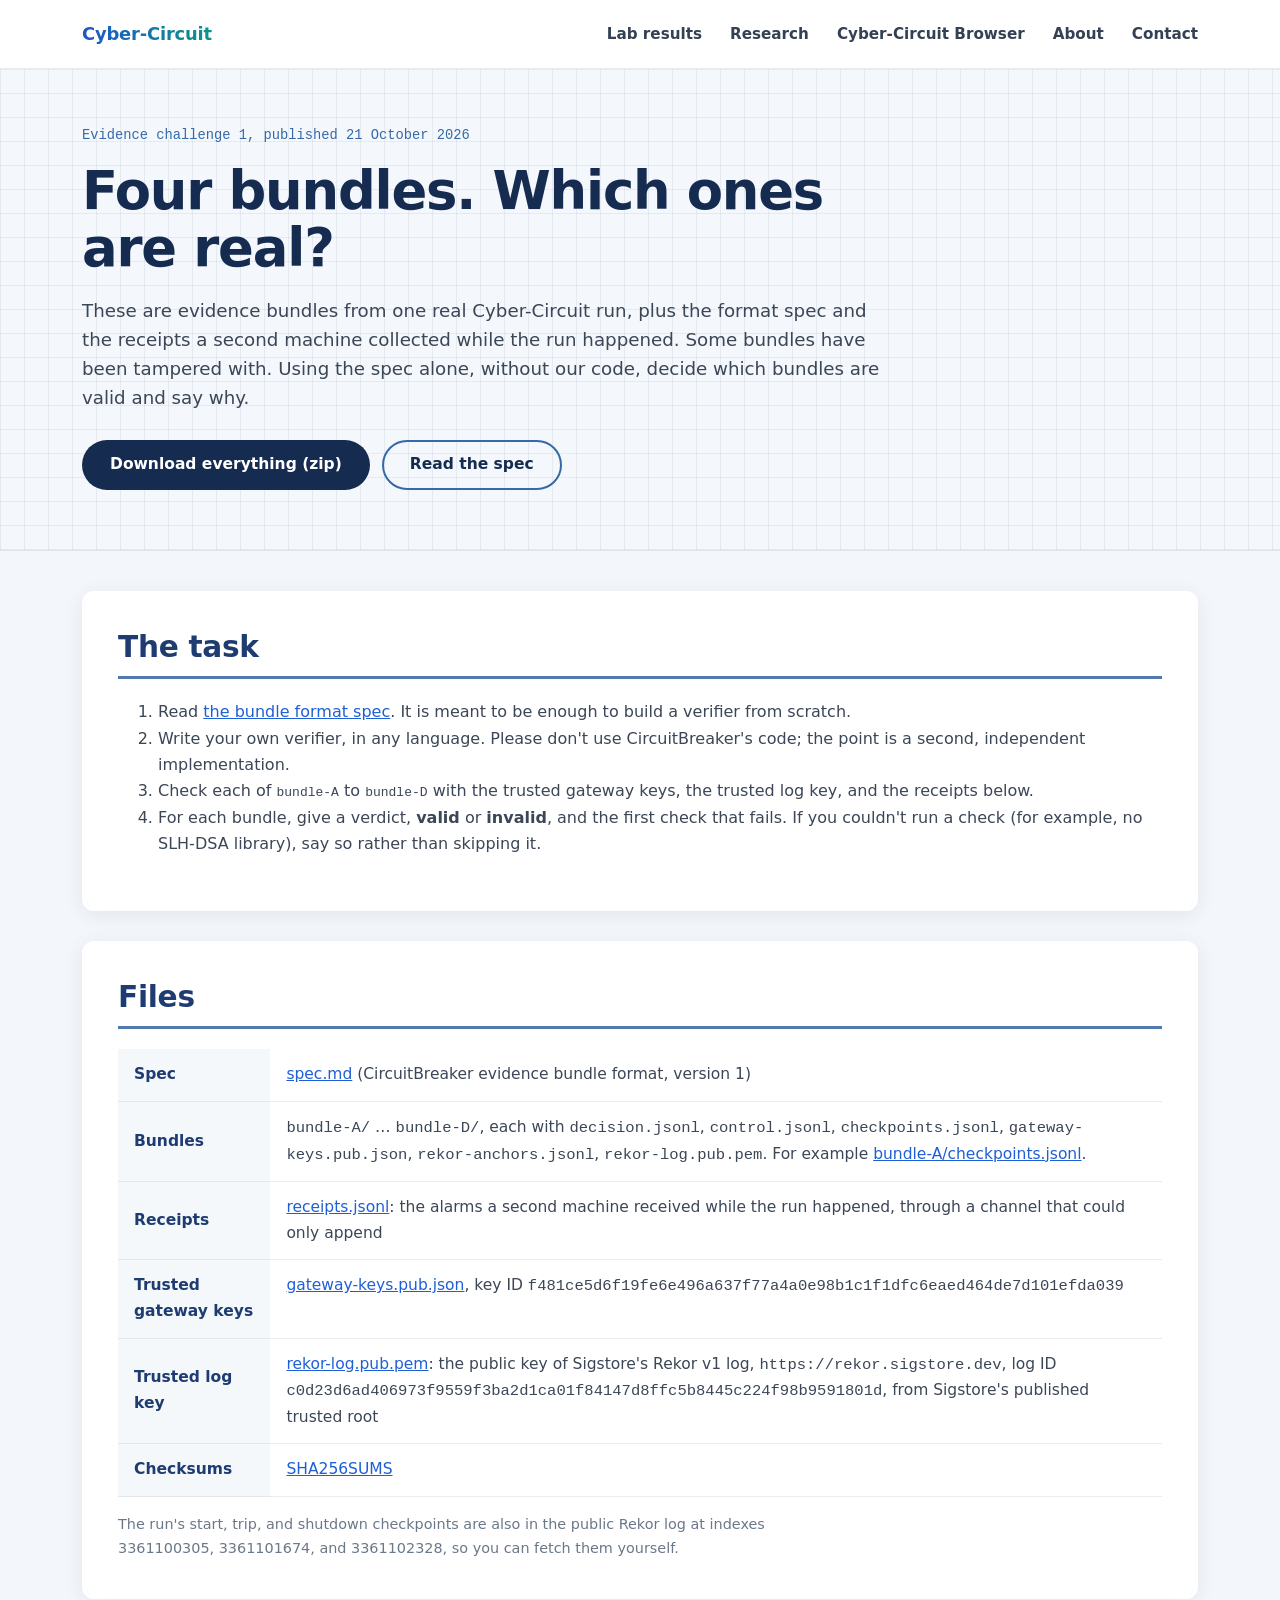
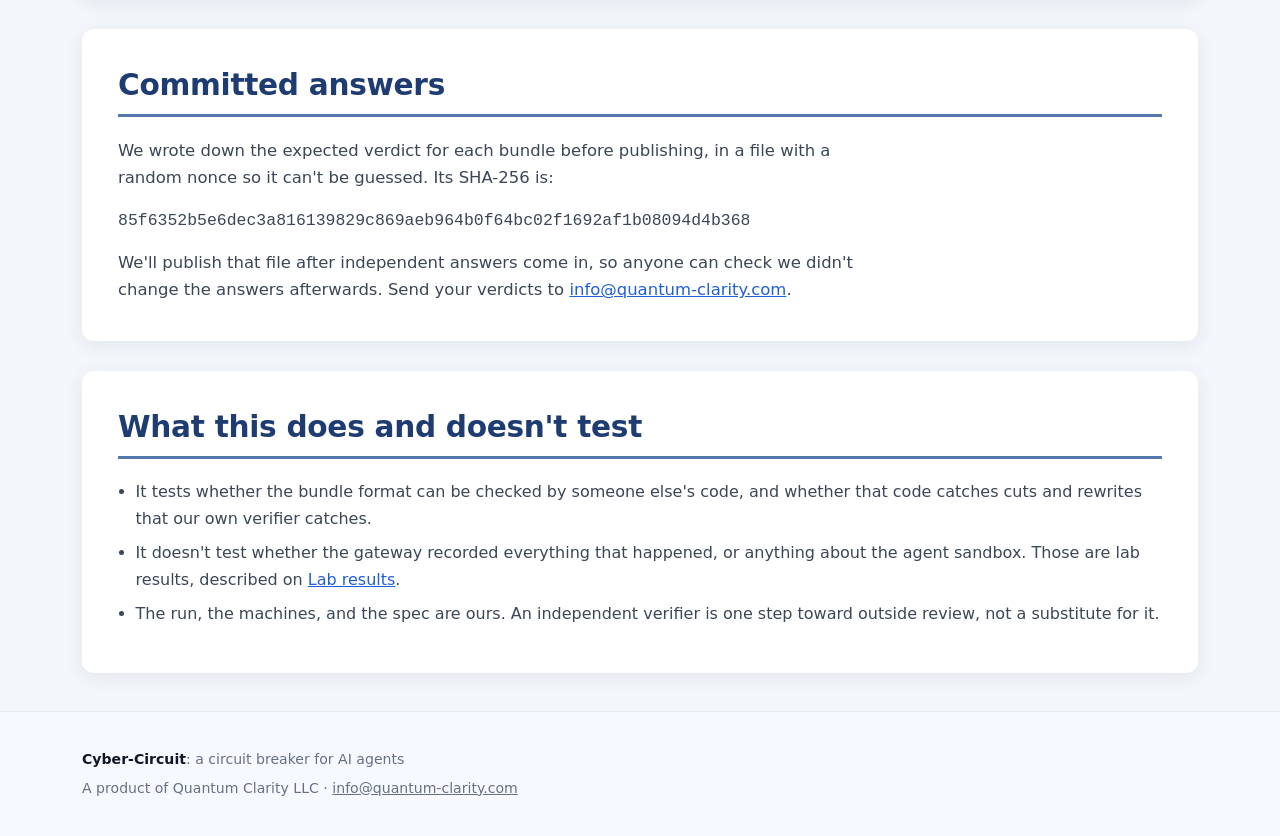
==== challenge-1/index.html @ cb82a7c3 "Evidence challenge 1: four blind bundles, format spec, off-host receipts, committed answer hash" ====
<!DOCTYPE html>
<html lang="en">
<head>
<meta charset="utf-8">
<meta name="viewport" content="width=device-width, initial-scale=1">
<title>Evidence challenge 1 | Cyber-Circuit</title>
<meta name="description" content="Four evidence bundles from a real Cyber-Circuit run, a format spec, and receipts held on a second machine. Write your own verifier and tell us which bundles are valid.">
<link rel="stylesheet" href="../styles.css">
</head>
<body>
<header class="site-header"><div class="site-wrap site-header-inner">
<a class="brand" href="../index.html">Cyber-Circuit</a>
<nav class="site-nav" aria-label="Main">
<a href="../results.html">Lab results</a>
<a href="../research.html">Research</a>
<a href="../browser.html">Cyber-Circuit Browser</a>
<a href="../about.html">About</a>
<a href="../contact.html">Contact</a>
</nav>
</div></header>
<main>
<div class="cc-agent">
<section class="ag-hero lab-hero">
<div class="ag-wrap">
<p class="lab-when">Evidence challenge 1, published 21 October 2026</p>
<h1 class="ag-h1 lab-h1">Four bundles. Which ones are real?</h1>
<p class="ag-lede lab-lede">These are evidence bundles from one real Cyber-Circuit run, plus the format spec and the receipts a second machine collected while the run happened. Some bundles have been tampered with. Using the spec alone, without our code, decide which bundles are valid and say why.</p>
<div class="ag-btnrow">
<a class="ag-btn ag-btn-p" href="evidence-challenge-1.zip">Download everything (zip)</a>
<a class="ag-btn ag-btn-s" href="spec.md">Read the spec</a>
</div>
</div>
</section>
<div class="ag-body"><div class="ag-wrap">

<section class="ag-card">
<h2 class="ag-h2">The task</h2>
<ol>
<li>Read <a href="spec.md">the bundle format spec</a>. It is meant to be enough to build a verifier from scratch.</li>
<li>Write your own verifier, in any language. Please don't use CircuitBreaker's code; the point is a second, independent implementation.</li>
<li>Check each of <code>bundle-A</code> to <code>bundle-D</code> with the trusted gateway keys, the trusted log key, and the receipts below.</li>
<li>For each bundle, give a verdict, <strong>valid</strong> or <strong>invalid</strong>, and the first check that fails. If you couldn't run a check (for example, no SLH-DSA library), say so rather than skipping it.</li>
</ol>
</section>

<section class="ag-card">
<h2 class="ag-h2">Files</h2>
<table>
<tbody>
<tr><th scope="row">Spec</th><td><a href="spec.md">spec.md</a> (CircuitBreaker evidence bundle format, version 1)</td></tr>
<tr><th scope="row">Bundles</th><td><code>bundle-A/</code> &hellip; <code>bundle-D/</code>, each with <code>decision.jsonl</code>, <code>control.jsonl</code>, <code>checkpoints.jsonl</code>, <code>gateway-keys.pub.json</code>, <code>rekor-anchors.jsonl</code>, <code>rekor-log.pub.pem</code>. For example <a href="bundle-A/checkpoints.jsonl">bundle-A/checkpoints.jsonl</a>.</td></tr>
<tr><th scope="row">Receipts</th><td><a href="receipts.jsonl">receipts.jsonl</a>: the alarms a second machine received while the run happened, through a channel that could only append</td></tr>
<tr><th scope="row">Trusted gateway keys</th><td><a href="gateway-keys.pub.json">gateway-keys.pub.json</a>, key ID <code>f481ce5d6f19fe6e496a637f77a4a0e98b1c1f1dfc6eaed464de7d101efda039</code></td></tr>
<tr><th scope="row">Trusted log key</th><td><a href="rekor-log.pub.pem">rekor-log.pub.pem</a>: the public key of Sigstore's Rekor v1 log, <code>https://rekor.sigstore.dev</code>, log ID <code>c0d23d6ad406973f9559f3ba2d1ca01f84147d8ffc5b8445c224f98b9591801d</code>, from Sigstore's published trusted root</td></tr>
<tr><th scope="row">Checksums</th><td><a href="SHA256SUMS">SHA256SUMS</a></td></tr>
</tbody>
</table>
<p class="ag-tablenote">The run's start, trip, and shutdown checkpoints are also in the public Rekor log at indexes 3361100305, 3361101674, and 3361102328, so you can fetch them yourself.</p>
</section>

<section class="ag-card">
<h2 class="ag-h2">Committed answers</h2>
<p>We wrote down the expected verdict for each bundle before publishing, in a file with a random nonce so it can't be guessed. Its SHA-256 is:</p>
<p><code>85f6352b5e6dec3a816139829c869aeb964b0f64bc02f1692af1b08094d4b368</code></p>
<p>We'll publish that file after independent answers come in, so anyone can check we didn't change the answers afterwards. Send your verdicts to <a href="mailto:info@quantum-clarity.com?subject=Evidence%20challenge%201">info@quantum-clarity.com</a>.</p>
</section>

<section class="ag-card">
<h2 class="ag-h2">What this does and doesn't test</h2>
<ul class="ag-limits">
<li>It tests whether the bundle format can be checked by someone else's code, and whether that code catches cuts and rewrites that our own verifier catches.</li>
<li>It doesn't test whether the gateway recorded everything that happened, or anything about the agent sandbox. Those are lab results, described on <a href="../results.html">Lab results</a>.</li>
<li>The run, the machines, and the spec are ours. An independent verifier is one step toward outside review, not a substitute for it.</li>
</ul>
</section>

</div></div>
</div>
</main>
<footer class="site-footer"><div class="site-wrap">
<p><strong style="color:#101828">Cyber-Circuit</strong>: a circuit breaker for AI agents</p>
<p>A product of Quantum Clarity LLC &middot; <a href="mailto:info@quantum-clarity.com">info@quantum-clarity.com</a></p>
</div></footer>
</body>
</html>
---- styles.css ----
/* CyberCircuit.ai — shared site styles. Light, colorful, confident. */
:root{
  --ink:#101828; --body:#344054; --muted:#475467; --faint:#667085;
  --line:#e9edf2; --line-soft:#eef1f5; --panel:#fbfcfe;
  --blue:#1f5fd6; --blue-deep:#1748a8; --blue-soft:#eaf0fb; --dark:#131c2c;
  --teal:#0d9488; --teal-soft:#e6f7f4;
  --amber:#d97706; --amber-soft:#fdf3e3;
  --violet:#7c3aed; --violet-soft:#f1eafd;
  --rose:#e11d48; --rose-soft:#fdeef2;
  --font:Inter,ui-sans-serif,system-ui,-apple-system,BlinkMacSystemFont,"Segoe UI",sans-serif;
}
*{box-sizing:border-box}
html{scroll-behavior:smooth}
body{margin:0;font-family:var(--font);color:var(--body);line-height:1.6;background:#ffffff;-webkit-font-smoothing:antialiased}
a{color:var(--blue)}

/* ---------- site chrome ---------- */
.site-wrap{max-width:1180px;margin:0 auto;padding:0 32px}
.site-header{border-bottom:1px solid var(--line);background:#ffffff;position:sticky;top:0;z-index:50}
.site-header-inner{display:flex;align-items:center;justify-content:space-between;min-height:68px;gap:16px}
.brand{font-weight:800;color:var(--ink);text-decoration:none;font-size:1.12rem;letter-spacing:-.01em;white-space:nowrap}
.brand:hover{color:var(--ink)}
.site-nav{display:flex;gap:28px;flex-wrap:wrap}
.site-nav a{color:var(--body);text-decoration:none;font-weight:600;font-size:.95rem}
.site-nav a:hover{color:var(--blue)}
.site-nav a.active{color:var(--ink);font-weight:700;text-decoration:underline;text-decoration-color:var(--blue);text-decoration-thickness:2px;text-underline-offset:7px}
.brand.active{text-decoration:underline;text-decoration-color:var(--blue);text-decoration-thickness:2px;text-underline-offset:7px}
.site-footer{border-top:1px solid var(--line);padding:36px 0;margin-top:0;color:var(--faint);font-size:.88rem;background:#ffffff}
.site-footer p{margin:0 0 6px}
.site-footer a{color:var(--faint)}
main{display:block}

/* ================= HOME (ported from Squarespace code block) ================= */
.cc-home{font-family:var(--font);color:var(--body);line-height:1.6;background:#ffffff}
.cc-home .cc-wrap{max-width:1180px;margin:0 auto;padding:0 32px}
.cc-home .cc-sec{padding:72px 0;border-top:1px solid var(--line)}
.cc-home .cc-sec-first{border-top:0;padding-top:60px}
.cc-home .cc-eyebrow{font-size:12px;font-weight:700;letter-spacing:.16em;text-transform:uppercase;color:var(--blue);margin:0 0 16px}
.cc-home .cc-h1{font-size:clamp(2rem,4.4vw,2.9rem);line-height:1.16;letter-spacing:-.015em;color:var(--ink);margin:0 0 18px;max-width:17em;font-weight:700}
.cc-home .cc-h2{font-size:clamp(1.45rem,2.6vw,1.9rem);line-height:1.25;color:var(--ink);margin:0 0 16px;letter-spacing:-.01em;font-weight:700}
.cc-home .cc-lede{font-size:1.12rem;max-width:700px;margin:0 0 12px}
.cc-home .cc-wf{font-size:.96rem;max-width:700px;margin:0 0 28px;color:var(--muted)}
.cc-home .cc-wf strong{color:var(--ink);font-weight:700}
.cc-home .cc-btnrow{display:flex;flex-wrap:wrap;gap:12px;margin:0 0 40px}
.cc-home .cc-btnrow-tight{margin-bottom:0}
.cc-home .cc-btn{display:inline-block;padding:12px 24px;border-radius:7px;font-weight:600;font-size:.97rem;text-decoration:none;line-height:1.4}
.cc-home .cc-btn-p{background:var(--dark);color:#ffffff}
.cc-home .cc-btn-p:hover{background:#0b1220;color:#ffffff}
.cc-home .cc-btn-s{border:1px solid #b6bfce;color:var(--dark);background:#ffffff}
.cc-home .cc-btn-s:hover{border-color:var(--dark)}
.cc-home .cc-strip{display:flex;align-items:center;flex-wrap:wrap;gap:10px 14px;border:1px solid #e2e7ee;border-radius:10px;background:var(--panel);padding:16px 22px}
.cc-home .cc-strip .cc-s{font-size:.8rem;font-weight:700;letter-spacing:.08em;text-transform:uppercase;color:var(--blue);white-space:nowrap}
.cc-home .cc-strip .cc-a{color:#98a2b3}
.cc-home .cc-grid2{display:grid;grid-template-columns:1.05fr .95fr;gap:60px;align-items:start}
.cc-home .cc-body{max-width:720px}
.cc-home .cc-body p{margin:0 0 14px}
.cc-home .cc-q{border:1px solid #dfe5ee;border-left:4px solid var(--blue);background:#f7f9fd;border-radius:0 10px 10px 0;padding:26px 28px;margin:0 0 18px}
.cc-home .cc-q p{font-size:1.12rem;line-height:1.55;color:var(--ink);margin:0;font-weight:500}
.cc-home .cc-qsub{font-size:.97rem;color:var(--muted);max-width:560px;margin:0}
.cc-home .cc-steps{display:grid;grid-template-columns:repeat(3,1fr);gap:18px;margin:0 0 26px}
.cc-home .cc-stepc{border:1px solid #e4e8ef;border-radius:10px;padding:22px;background:#ffffff}
.cc-home .cc-n{font-size:.78rem;font-weight:800;letter-spacing:.12em;color:var(--blue);margin:0 0 8px}
.cc-home .cc-t{font-size:1.02rem;font-weight:700;color:var(--ink);margin:0 0 6px}
.cc-home .cc-d{font-size:.93rem;color:var(--muted);margin:0}
.cc-home .cc-note{font-size:.88rem;color:var(--faint);max-width:760px;margin:0 0 26px;border-top:1px solid var(--line-soft);padding-top:18px}
.cc-home .cc-scope{border:1px solid #dfe5ee;border-radius:10px;background:var(--panel);padding:22px 26px}
.cc-home .cc-scope .cc-sl{font-size:.75rem;font-weight:800;letter-spacing:.14em;text-transform:uppercase;color:var(--muted);margin:0 0 12px}
.cc-home .cc-chips{display:flex;flex-wrap:wrap;gap:8px;margin:0;padding:0;list-style:none}
.cc-home .cc-chips li{font-size:.86rem;font-weight:600;color:var(--blue);background:var(--blue-soft);border:1px solid #d5e0f5;border-radius:999px;padding:5px 13px}
.cc-home .cc-evgrid{display:grid;grid-template-columns:1fr 1fr;gap:60px;align-items:start}
.cc-home .cc-row{display:grid;grid-template-columns:168px 1fr;gap:14px;padding:11px 0;border-bottom:1px solid var(--line-soft)}
.cc-home .cc-row-last{border-bottom:0}
.cc-home .cc-rl{font-size:.88rem;font-weight:700;color:var(--ink)}
.cc-home .cc-rd{font-size:.9rem;color:var(--muted);margin:0}
.cc-home .cc-vrow{padding:14px 0;border-bottom:1px solid var(--line-soft)}
.cc-home .cc-vrow-last{border-bottom:0}
.cc-home .cc-vt{display:flex;align-items:center;justify-content:space-between;gap:12px;margin:0 0 6px}
.cc-home .cc-vn{font-size:.98rem;font-weight:700;color:var(--ink)}
.cc-home .cc-vd{font-size:.9rem;color:var(--muted);margin:0;max-width:560px}
.cc-home .cc-badge{display:inline-block;font-size:.72rem;font-weight:800;letter-spacing:.08em;padding:4px 10px;border-radius:5px;white-space:nowrap}
.cc-home .cc-b-ea{background:var(--dark);color:#ffffff}
.cc-home .cc-b-un{border:1px solid #98a2b3;color:var(--muted);background:#ffffff}
.cc-home .cc-hard{margin-top:18px;border:1px dashed #c9d2e0;border-radius:10px;padding:16px 20px;font-size:.88rem;color:var(--muted);background:var(--panel)}
.cc-home .cc-hard strong{color:var(--ink)}
.cc-home .cc-cta{background:var(--dark);border-radius:14px;padding:54px 52px;color:#d7dce5}
.cc-home .cc-cta .cc-h2{color:#ffffff;margin-bottom:12px}
.cc-home .cc-cta p{max-width:640px;margin:0 0 24px;color:#c2c9d6}
.cc-home .cc-cta .cc-btn-p{background:#ffffff;color:var(--dark)}
.cc-home .cc-cta .cc-btn-p:hover{background:#e8ecf3;color:var(--dark)}
.cc-home .cc-re{margin:22px 0 0;font-size:.84rem;color:#8b94a5}
@media (max-width:780px){
.cc-home .cc-wrap{padding:0 20px}
.cc-home .cc-sec{padding:52px 0}
.cc-home .cc-sec-first{padding-top:44px}
.cc-home .cc-grid2,.cc-home .cc-evgrid{grid-template-columns:1fr;gap:36px}
.cc-home .cc-steps{grid-template-columns:1fr}
.cc-home .cc-row{grid-template-columns:1fr;gap:4px}
.cc-home .cc-cta{padding:40px 28px}
.cc-home .cc-strip{gap:8px 10px}
}

/* ================= ABOUT (ported from Squarespace code block) ================= */
.cc-about{font-family:var(--font);color:var(--body);line-height:1.6;background:#ffffff}
.cc-about .cc-wrap{max-width:1180px;margin:0 auto;padding:0 32px}
.cc-about .cc-sec{padding:72px 0;border-top:1px solid var(--line)}
.cc-about .cc-sec-first{border-top:0;padding-top:60px}
.cc-about .cc-eyebrow{font-size:12px;font-weight:700;letter-spacing:.16em;text-transform:uppercase;color:var(--blue);margin:0 0 16px}
.cc-about .cc-h1{font-size:clamp(1.9rem,4vw,2.7rem);line-height:1.16;letter-spacing:-.015em;color:var(--ink);margin:0 0 18px;max-width:17em;font-weight:700}
.cc-about .cc-h2{font-size:clamp(1.45rem,2.6vw,1.9rem);line-height:1.25;color:var(--ink);margin:0 0 16px;letter-spacing:-.01em;font-weight:700}
.cc-about .cc-body{max-width:720px}
.cc-about .cc-body p{margin:0 0 14px}
.cc-about .cc-small{font-size:.9rem;color:var(--faint)}
.cc-about .cc-note{margin:24px 0 0;max-width:720px;font-size:.95rem;color:var(--muted);border-left:3px solid var(--teal);padding-left:16px}
.cc-about .cc-cards{display:grid;grid-template-columns:repeat(4,1fr);gap:18px}
.cc-about .cc-card{border:1px solid #e4e8ef;border-radius:10px;padding:22px;background:#ffffff}
.cc-about .cc-ct{font-size:1rem;font-weight:700;color:var(--ink);margin:0 0 8px}
.cc-about .cc-cd{font-size:.9rem;color:var(--muted);margin:0}
.cc-about .cc-btnrow{display:flex;flex-wrap:wrap;gap:12px;margin:0}
.cc-about .cc-btn{display:inline-block;padding:12px 24px;border-radius:7px;font-weight:600;font-size:.97rem;text-decoration:none;line-height:1.4}
.cc-about .cc-btn-p{background:#ffffff;color:var(--dark)}
.cc-about .cc-btn-p:hover{background:#e8ecf3;color:var(--dark)}
.cc-about .cc-cta{background:var(--dark);border-radius:14px;padding:54px 52px;color:#d7dce5}
.cc-about .cc-cta .cc-h2{color:#ffffff;margin:0 0 24px}
@media (max-width:900px){
.cc-about .cc-cards{grid-template-columns:repeat(2,1fr)}
}
@media (max-width:780px){
.cc-about .cc-wrap{padding:0 20px}
.cc-about .cc-sec{padding:52px 0}
.cc-about .cc-sec-first{padding-top:44px}
.cc-about .cc-cards{grid-template-columns:1fr}
.cc-about .cc-cta{padding:40px 28px}
}

/* ================= BROWSER page ================= */
.cc-browser{font-family:var(--font);color:var(--body);line-height:1.6;background:#ffffff}
.cc-browser .cc-wrap{max-width:1180px;margin:0 auto;padding:0 32px}
.cc-browser .cc-sec{padding:72px 0;border-top:1px solid var(--line)}
.cc-browser .cc-sec-first{border-top:0;padding-top:60px}
.cc-browser .cc-eyebrow{font-size:12px;font-weight:700;letter-spacing:.16em;text-transform:uppercase;color:var(--blue);margin:0 0 16px}
.cc-browser .cc-h1{font-size:clamp(1.9rem,4vw,2.7rem);line-height:1.2;letter-spacing:-.015em;color:var(--ink);margin:0 0 18px;max-width:20em;font-weight:700}
.cc-browser .cc-h2{font-size:clamp(1.45rem,2.6vw,1.9rem);line-height:1.25;color:var(--ink);margin:0 0 16px;letter-spacing:-.01em;font-weight:700}
.cc-browser .cc-lede{font-size:1.08rem;max-width:720px;margin:0 0 12px}
.cc-browser .cc-sub{font-size:.95rem;color:var(--muted);max-width:720px;margin:0 0 28px}
.cc-browser .cc-tags{display:flex;flex-wrap:wrap;gap:8px;margin:0 0 28px;padding:0;list-style:none}
.cc-browser .cc-tags li{font-size:.84rem;font-weight:600;color:var(--blue);background:var(--blue-soft);border:1px solid #d5e0f5;border-radius:999px;padding:5px 13px}
.cc-browser .cc-btnrow{display:flex;flex-wrap:wrap;gap:12px;margin:0 0 44px}
.cc-browser .cc-btn{display:inline-block;padding:12px 24px;border-radius:7px;font-weight:600;font-size:.97rem;text-decoration:none;line-height:1.4}
.cc-browser .cc-btn-p{background:var(--dark);color:#ffffff}
.cc-browser .cc-btn-p:hover{background:#0b1220;color:#ffffff}
.cc-browser .cc-btn-s{border:1px solid #b6bfce;color:var(--dark);background:#ffffff}
.cc-browser .cc-btn-s:hover{border-color:var(--dark)}
.cc-browser .cc-demo{border:1px solid #dfe5ee;border-radius:12px;background:var(--panel);padding:28px 30px;margin:0}
.cc-browser .cc-demo-title{font-size:.78rem;font-weight:800;letter-spacing:.12em;text-transform:uppercase;color:var(--muted);margin:0 0 16px}
.cc-browser .cc-demo-grid{display:grid;grid-template-columns:repeat(3,1fr);gap:16px}
.cc-browser .cc-demo-card{border:1px solid #e4e8ef;border-radius:10px;background:#ffffff;padding:18px 20px}
.cc-browser .cc-demo-card h3{font-size:.85rem;font-weight:700;color:var(--ink);margin:0 0 10px;letter-spacing:.02em}
.cc-browser .cc-demo-card p{font-size:.9rem;color:var(--muted);margin:0 0 6px}
.cc-browser .cc-demo-card p strong{color:var(--ink)}
.cc-browser .cc-demo-card .mono{font-family:ui-monospace,SFMono-Regular,Menlo,Consolas,monospace;font-size:.85rem;color:var(--muted);word-break:break-all}
.cc-browser .cc-score{display:inline-block;background:var(--dark);color:#fff;font-weight:800;border-radius:6px;padding:2px 10px;font-size:.85rem}
.cc-browser .cc-risk-low{display:inline-block;border:1px solid #98a2b3;color:var(--muted);border-radius:6px;padding:2px 10px;font-size:.85rem;font-weight:700;margin-left:8px}
.cc-browser .cc-demo-note{font-size:.92rem;color:var(--muted);max-width:760px;margin:18px 0 0}
.cc-browser .cc-demo-note strong{color:var(--ink)}
.cc-browser .cc-grid3{display:grid;grid-template-columns:repeat(3,1fr);gap:18px;margin-top:8px}
.cc-browser .cc-card{border:1px solid #e4e8ef;border-radius:10px;padding:24px;background:#ffffff}
.cc-browser .cc-card h3{font-size:1.05rem;font-weight:700;color:var(--ink);margin:0 0 10px}
.cc-browser .cc-card p{font-size:.94rem;color:var(--muted);margin:0}
.cc-browser .cc-card p + p{margin-top:10px}
.cc-browser .cc-steps{display:grid;grid-template-columns:repeat(3,1fr);gap:18px;margin-top:8px}
.cc-browser .cc-stepc{border:1px solid #e4e8ef;border-radius:10px;padding:24px;background:#ffffff}
.cc-browser .cc-n{font-size:.78rem;font-weight:800;letter-spacing:.12em;color:var(--blue);margin:0 0 8px}
.cc-browser .cc-t{font-size:1.02rem;font-weight:700;color:var(--ink);margin:0 0 8px}
.cc-browser .cc-d{font-size:.93rem;color:var(--muted);margin:0}
.cc-browser .cc-dl{display:grid;grid-template-columns:repeat(2,1fr);gap:18px;margin:8px 0 18px}
.cc-browser .cc-dlcard{border:1px solid #e4e8ef;border-radius:10px;padding:24px;background:#ffffff}
.cc-browser .cc-dlcard h3{font-size:1.02rem;font-weight:700;color:var(--ink);margin:0 0 8px}
.cc-browser .cc-dlcard p{font-size:.9rem;color:var(--muted);margin:0 0 14px}
.cc-browser .cc-dlcard .file{font-family:ui-monospace,SFMono-Regular,Menlo,Consolas,monospace;font-size:.8rem;color:var(--faint);margin:12px 0 0;word-break:break-all}
.cc-browser .cc-tip{font-size:.88rem;color:var(--faint);border-top:1px solid var(--line-soft);padding-top:16px;max-width:760px;margin:0}
.cc-browser .cc-tip code{font-family:ui-monospace,SFMono-Regular,Menlo,Consolas,monospace;background:var(--panel);border:1px solid var(--line);border-radius:5px;padding:1px 7px;font-size:.82rem}
.cc-browser details{border:1px solid #e4e8ef;border-radius:10px;padding:18px 22px;margin:0 0 12px;background:#ffffff}
.cc-browser summary{font-weight:700;color:var(--ink);cursor:pointer;font-size:.98rem}
.cc-browser details p{font-size:.93rem;color:var(--muted);margin:12px 0 0;max-width:760px}
.cc-browser .cc-note{font-size:.88rem;color:var(--faint);max-width:760px;margin:22px 0 0}
@media (max-width:860px){
.cc-browser .cc-grid3,.cc-browser .cc-steps,.cc-browser .cc-demo-grid{grid-template-columns:1fr}
.cc-browser .cc-dl{grid-template-columns:1fr}
}
@media (max-width:780px){
.cc-browser .cc-wrap{padding:0 20px}
.cc-browser .cc-sec{padding:52px 0}
.cc-browser .cc-sec-first{padding-top:44px}
}

/* ================= CONTACT page ================= */
.cc-contact{font-family:var(--font);color:var(--body);line-height:1.6;background:#ffffff}
.cc-contact .cc-wrap{max-width:1180px;margin:0 auto;padding:0 32px}
.cc-contact .cc-sec{padding:72px 0;max-width:760px}
.cc-contact .cc-eyebrow{font-size:12px;font-weight:700;letter-spacing:.16em;text-transform:uppercase;color:var(--blue);margin:0 0 16px}
.cc-contact .cc-h1{font-size:clamp(1.9rem,4vw,2.7rem);line-height:1.16;letter-spacing:-.015em;color:var(--ink);margin:0 0 18px;font-weight:700}
.cc-contact p{margin:0 0 14px;max-width:640px}
.cc-contact .cc-mail{display:inline-block;margin-top:10px;font-size:1.15rem;font-weight:700;color:var(--ink);text-decoration:none;border-bottom:2px solid var(--blue);padding-bottom:2px}
.cc-contact .cc-mail:hover{color:var(--blue)}
@media (max-width:780px){
.cc-contact .cc-wrap{padding:0 20px}
.cc-contact .cc-sec{padding:52px 0}
}

/* ---------- responsive chrome ---------- */
@media (max-width:780px){
.site-wrap{padding:0 20px}
.site-header-inner{flex-wrap:wrap;padding:12px 20px}
.site-nav{gap:8px 18px}
}

/* ================= COLOR THEME — light, vivid, never dark ================= */
/* gradient brand */
.brand{background:linear-gradient(90deg,#1e56c8,#0d9488);-webkit-background-clip:text;background-clip:text;color:transparent}
.brand:hover{color:transparent}

/* hero washes */
.cc-home .cc-sec-first{background:linear-gradient(180deg,#e9f1fe 0%,#f4f9ff 55%,#ffffff 100%)}
.cc-about .cc-sec-first{background:linear-gradient(180deg,#eef4ff 0%,#f7fbff 60%,#ffffff 100%)}
.cc-browser .cc-sec-first{background:linear-gradient(180deg,#e6faf7 0%,#f4fdfc 55%,#ffffff 100%)}
.cc-contact .cc-sec{background:linear-gradient(180deg,#f3effe 0%,#faf8ff 45%,#ffffff 100%)}

/* vivid primary buttons */
.cc-home .cc-btn-p,.cc-browser .cc-btn-p{background:var(--blue);color:#ffffff}
.cc-home .cc-btn-p:hover,.cc-browser .cc-btn-p:hover{background:var(--blue-deep);color:#ffffff}

/* bright gradient CTA panels (replaces dark navy) */
.cc-home .cc-cta,.cc-about .cc-cta{background:linear-gradient(135deg,#1e56c8 0%,#0d9488 100%);color:#eaf2ff}
.cc-home .cc-cta .cc-h2,.cc-about .cc-cta .cc-h2{color:#ffffff}
.cc-home .cc-cta p{color:#dbe7ff}
.cc-home .cc-cta .cc-btn-p,.cc-about .cc-cta .cc-btn-p{background:#ffffff;color:var(--blue-deep)}
.cc-home .cc-cta .cc-btn-p:hover,.cc-about .cc-cta .cc-btn-p:hover{background:#eef4ff;color:var(--blue-deep)}
.cc-home .cc-re{color:#c9d9f7}

/* accent-topped cards */
.cc-home .cc-stepc:nth-child(1){border-top:3px solid var(--blue);background:#f5f8fe}
.cc-home .cc-stepc:nth-child(2){border-top:3px solid var(--teal);background:#f2fbfa}
.cc-home .cc-stepc:nth-child(3){border-top:3px solid var(--violet);background:#f7f4fe}
.cc-home .cc-stepc:nth-child(2) .cc-n{color:var(--teal)}
.cc-home .cc-stepc:nth-child(3) .cc-n{color:var(--violet)}
.cc-about .cc-card:nth-child(1){border-top:3px solid var(--blue);background:#f5f8fe}
.cc-about .cc-card:nth-child(2){border-top:3px solid var(--teal);background:#f2fbfa}
.cc-about .cc-card:nth-child(3){border-top:3px solid var(--amber);background:#fdf8ef}
.cc-about .cc-card:nth-child(4){border-top:3px solid var(--violet);background:#f7f4fe}
.cc-browser .cc-grid3 .cc-card:nth-child(1){border-top:3px solid var(--blue);background:#f5f8fe}
.cc-browser .cc-grid3 .cc-card:nth-child(2){border-top:3px solid var(--teal);background:#f2fbfa}
.cc-browser .cc-grid3 .cc-card:nth-child(3){border-top:3px solid var(--violet);background:#f7f4fe}
.cc-browser .cc-steps .cc-stepc:nth-child(1){border-top:3px solid var(--blue);background:#f5f8fe}
.cc-browser .cc-steps .cc-stepc:nth-child(2){border-top:3px solid var(--teal);background:#f2fbfa}
.cc-browser .cc-steps .cc-stepc:nth-child(3){border-top:3px solid var(--amber);background:#fdf8ef}
.cc-browser .cc-dlcard:nth-child(1){border-top:3px solid var(--blue)}
.cc-browser .cc-dlcard:nth-child(2){border-top:3px solid var(--teal)}
.cc-browser .cc-demo-card:nth-child(1){border-top:3px solid var(--teal)}
.cc-browser .cc-demo-card:nth-child(2){border-top:3px solid var(--blue)}
.cc-browser .cc-demo-card:nth-child(3){border-top:3px solid var(--violet)}

/* meaningful outcome badges */
.cc-home .cc-b-ea{background:var(--rose-soft);color:#be123c;border:1px solid #fecdd3}
.cc-home .cc-b-un{background:var(--amber-soft);color:#b45309;border:1px solid #fde68a}

/* tinted panels */
.cc-home .cc-strip{background:linear-gradient(90deg,#f1f6ff,#f2fbf9);border-color:#d8e4f8}
.cc-home .cc-q{background:#f1f6ff;border-color:#d5e2f8}
.cc-home .cc-scope{background:#f6f9ff;border-color:#dfe8f8}
.cc-home .cc-hard{background:#fdf8ef;border-color:#f0dcae;border-style:solid}
.cc-browser .cc-demo{background:#f4fdfc;border-color:#cdeae6}

/* light footer wash */
.site-footer{background:#f6f9ff}

/* ================= AGENT GUARDRAIL home (index.html) ================= */
/* Layout follows the Quantum Clarity research pages: navy gradient hero, white
   section cards on a light page, underlined headings, and colored callouts that
   carry meaning (blue = the key idea, green = proven, amber = limits). */
.cc-agent{
  --navy:#162b50; --navy-2:#234e86; --navy-3:#3569a8; --head:#1e3c72; --rule:#5479ae;
  --page:#f3f6fa; --text:#3b4656;
  --ok:#2d6840; --ok-bg:#edf8f1; --ok-line:#4f9b67;
  --warn:#795e12; --warn-bg:#fff8e7; --warn-line:#d1a62b;
  --hot:#9f4e36; --hot-bg:#fff8f5; --hot-line:#c98b75;
  --mono:ui-monospace,SFMono-Regular,Menlo,Consolas,monospace;
  color:var(--text);line-height:1.65;background:var(--page)}
.cc-agent .ag-wrap{max-width:1180px;margin:0 auto;padding:0 32px}
.cc-agent a:focus-visible{outline:3px solid #8fb1ef;outline-offset:3px}

/* hero */
.cc-agent .ag-hero{background:linear-gradient(135deg,var(--navy) 0%,var(--navy-2) 55%,var(--navy-3) 100%);color:#ffffff;padding:64px 0 72px}
.cc-agent .ag-hero-grid{display:grid;grid-template-columns:1fr 1fr;gap:52px;align-items:center}
.cc-agent .ag-h1{font-size:clamp(2.2rem,5vw,3.3rem);line-height:1.08;letter-spacing:-.022em;color:#ffffff;margin:0 0 20px;font-weight:800;max-width:11em}
.cc-agent .ag-lede{font-size:1.14rem;line-height:1.6;max-width:34em;margin:0 0 28px;color:rgba(255,255,255,.92);font-weight:400}
.cc-agent .ag-status{font-size:.92rem;color:rgba(255,255,255,.72);margin:22px 0 0}

/* buttons: pill shape, as on the research pages */
.cc-agent .ag-btnrow{display:flex;flex-wrap:wrap;gap:12px}
.cc-agent .ag-btn{display:inline-block;padding:12px 26px;border-radius:28px;font-weight:700;font-size:.97rem;text-decoration:none;line-height:1.4;border:2px solid transparent}
.cc-agent .ag-btn-p{background:#ffffff;color:var(--head)}
.cc-agent .ag-btn-p:hover{background:#eef3fa}
.cc-agent .ag-btn-s{background:transparent;color:#ffffff;border-color:rgba(255,255,255,.75)}
.cc-agent .ag-btn-s:hover{background:rgba(255,255,255,.1)}

/* the ledger: a white record card on the navy */
.cc-agent .ag-ledger{margin:0;background:#ffffff;border-radius:12px;padding:22px 24px 20px;box-shadow:0 12px 34px rgba(8,22,48,.35);color:var(--text)}
.cc-agent .ag-ledger-cap{font-size:.92rem;color:#5d6b7c;margin:0 0 14px;max-width:34em}
.cc-agent .ag-rows{list-style:none;margin:0;padding:0;position:relative}
.cc-agent .ag-rows::before{content:"";position:absolute;left:6px;top:14px;bottom:14px;width:2px;background:#d3dbe6}
.cc-agent .ag-row{position:relative;display:grid;grid-template-columns:5.2em 1fr auto;gap:12px;align-items:baseline;padding:8px 0 8px 26px;border-bottom:1px solid #eef1f5;font-family:var(--mono);font-size:.84rem}
.cc-agent .ag-row:last-child{border-bottom:0}
.cc-agent .ag-row::before{content:"";position:absolute;left:1px;top:50%;width:12px;height:12px;margin-top:-6px;border-radius:50%;background:#ffffff;border:2px solid var(--navy-3)}
.cc-agent .ag-rec{color:var(--head);font-weight:700}
.cc-agent .ag-det{color:#5d6b7c}
.cc-agent .ag-st{font-family:var(--font);font-size:.78rem;font-weight:600;color:#7b8796}
.cc-agent .ag-hot .ag-rec,.cc-agent .ag-hot .ag-det{color:var(--hot)}
.cc-agent .ag-hot::before{border-color:var(--hot);background:var(--hot-bg)}
.cc-agent .ag-st-q{color:var(--hot);background:var(--hot-bg);border:1px solid #f0d6cc;border-radius:5px;padding:1px 8px}
.cc-agent .ag-ledger-foot{font-size:.86rem;color:#6b7888;margin:14px 0 0;max-width:36em}
@media (prefers-reduced-motion:no-preference){
.cc-agent .ag-row{opacity:0;animation:ag-record .32s ease-out forwards;animation-delay:calc(.25s + var(--i) * .2s)}
@keyframes ag-record{from{opacity:0;transform:translateY(4px)}to{opacity:1;transform:none}}
}

/* body: white cards on the light page */
.cc-agent .ag-body{padding:40px 0 8px}
.cc-agent .ag-card{background:#ffffff;border-radius:12px;padding:38px 36px;margin:0 0 30px;box-shadow:0 4px 20px rgba(16,40,80,.075)}
.cc-agent .ag-h2{font-size:clamp(1.45rem,2.5vw,1.85rem);line-height:1.25;color:var(--head);margin:0 0 20px;padding-bottom:10px;border-bottom:3px solid var(--rule);font-weight:700;letter-spacing:-.01em}
.cc-agent .ag-card p{margin:0 0 15px;font-size:1.03rem;max-width:46em}
.cc-agent .ag-card p:last-child{margin-bottom:0}
.cc-agent .ag-lead{font-size:1.1rem !important;color:#34495e}

/* callouts */
.cc-agent .ag-callout{border-radius:8px;padding:22px 26px;margin:22px 0 0;border-left:5px solid}
.cc-agent .ag-callout p{max-width:none}
.cc-agent .ag-callout strong{display:block;margin:0 0 8px;font-size:1.05rem}
.cc-agent .ag-callout-key{background:linear-gradient(to right,#eef5fd 0%,#f7faff 100%);border-color:var(--navy-3)}
.cc-agent .ag-callout-key strong{color:var(--head)}
.cc-agent .ag-callout-limit{background:var(--warn-bg);border:1px solid #ecd38a;border-left:5px solid var(--warn-line)}
.cc-agent .ag-callout-limit strong{color:var(--warn)}

/* the sequence: tinted step cards; color follows the breaker's state */
.cc-agent .ag-steps{list-style:none;counter-reset:ag;margin:8px 0 0;padding:0;display:grid;grid-template-columns:repeat(3,1fr);gap:18px}
.cc-agent .ag-steps li{counter-increment:ag;border-radius:10px;padding:22px 22px 20px;border:2px solid #dbe4ef;background:#f6f9fd}
.cc-agent .ag-steps li:nth-child(n+3){border-color:var(--hot-line);background:var(--hot-bg)}
.cc-agent .ag-steps li:nth-child(6){border-color:#9fcfae;background:var(--ok-bg)}
.cc-agent .ag-steps h3{font-size:1.06rem;color:var(--head);margin:0 0 8px;display:flex;align-items:center;gap:10px}
.cc-agent .ag-steps h3::before{content:counter(ag);flex:none;width:26px;height:26px;border-radius:50%;background:var(--navy-2);color:#ffffff;font-size:.82rem;display:flex;align-items:center;justify-content:center}
.cc-agent .ag-steps li:nth-child(n+3) h3{color:var(--hot)}
.cc-agent .ag-steps li:nth-child(n+3) h3::before{background:var(--hot)}
.cc-agent .ag-steps li:nth-child(6) h3{color:var(--ok)}
.cc-agent .ag-steps li:nth-child(6) h3::before{background:var(--ok-line)}
.cc-agent .ag-steps p{font-size:.94rem;margin:0;max-width:none}

/* tables */
.cc-agent table{border-collapse:collapse;width:100%;font-size:.97rem}
.cc-agent th{text-align:left;color:var(--head);background:#f5f8fb;font-weight:700;padding:13px 16px;border-bottom:1px solid #e2e7ec}
.cc-agent td{padding:13px 16px;border-bottom:1px solid #e9edf2;vertical-align:top}
.cc-agent .ag-compare td:first-child{color:#7b8796;width:42%}
.cc-agent .ag-compare td:last-child{color:var(--head);font-weight:600}
.cc-agent .ag-proof td:last-child{white-space:nowrap;width:1%}
.cc-agent .ag-tag{display:inline-block;font-size:.82rem;font-weight:700;border-radius:5px;padding:3px 10px}
.cc-agent .ag-tag-ok{background:var(--ok-bg);color:var(--ok);border:1px solid #bfe3c9}
.cc-agent .ag-tag-wip{background:var(--warn-bg);color:var(--warn);border:1px solid #ecd38a}
.cc-agent .ag-tablenote{font-size:.9rem !important;color:#6b7888;margin-top:16px !important}

/* limits */
.cc-agent .ag-limits{margin:6px 0 0;padding:0 0 0 1.1em}
.cc-agent .ag-limits li{margin:0 0 8px}

/* closing panel */
.cc-agent .ag-cta{background:linear-gradient(135deg,var(--navy) 0%,var(--navy-2) 100%);color:#ffffff;border-radius:12px;padding:48px 36px;margin:10px 0 56px;text-align:center}
.cc-agent .ag-cta h2{color:#ffffff;font-size:clamp(1.5rem,2.6vw,2rem);margin:0 0 14px;font-weight:700}
.cc-agent .ag-cta p{max-width:44em;margin:0 auto 26px;color:rgba(255,255,255,.92);font-size:1.05rem}
.cc-agent .ag-cta .ag-btnrow{justify-content:center}
.cc-agent .ag-cta .ag-cta-note{margin:24px auto 0;font-size:.86rem;color:rgba(255,255,255,.72)}

@media (max-width:900px){
.cc-agent .ag-hero-grid{grid-template-columns:1fr;gap:40px}
.cc-agent .ag-steps{grid-template-columns:1fr 1fr}
}
@media (max-width:780px){
.cc-agent .ag-wrap{padding:0 16px}
.cc-agent .ag-hero{padding:44px 0 52px}
.cc-agent .ag-body{padding-top:24px}
.cc-agent .ag-card{padding:28px 20px;margin-bottom:20px}
.cc-agent .ag-steps{grid-template-columns:1fr}
.cc-agent .ag-ledger{padding:18px 16px}
.cc-agent .ag-row{grid-template-columns:4.4em 1fr;font-size:.8rem}
.cc-agent .ag-st{grid-column:2;justify-self:start}
.cc-agent th,.cc-agent td{padding:10px 8px}
.cc-agent .ag-proof td:last-child{white-space:normal}
.cc-agent .ag-cta{padding:38px 22px}
.cc-agent .ag-cta .ag-btn{width:100%}
}

/* research page: marks the AWS work as earlier research */
.cc-home .cc-research-note{max-width:720px;margin:0 0 26px;padding:12px 16px;border:1px solid #dfe5ee;border-left:3px solid var(--amber);border-radius:0 8px 8px 0;background:#ffffff;font-size:.93rem;color:var(--muted)}

/* ---------- lab results hero: a run sheet on graph paper, not the home page's navy panel ----------
   The six steps sit on one wire. It is closed through the bypass attempts, opens at the trip
   (drawn as an open switch), and closes again after the operator's reset. */
.cc-agent .lab-hero{
  background-color:#f4f7fb;
  background-image:linear-gradient(rgba(30,60,114,.07) 1px,transparent 1px),linear-gradient(90deg,rgba(30,60,114,.07) 1px,transparent 1px);
  background-size:24px 24px;color:var(--text);padding:56px 0 60px;border-bottom:1px solid #dde4ee}
.cc-agent .lab-when{font-family:var(--mono);font-size:.86rem;color:var(--navy-3);margin:0 0 14px}
.cc-agent .lab-h1{color:var(--navy);max-width:16em}
.cc-agent .lab-lede{color:var(--text);max-width:44em}
.cc-agent .lab-hero .ag-status{color:#5d6b7c}
.cc-agent .lab-hero .ag-btn-p{background:var(--navy);color:#ffffff}
.cc-agent .lab-hero .ag-btn-p:hover{background:var(--navy-2)}
.cc-agent .lab-hero .ag-btn-s{color:var(--navy);border-color:var(--navy-3)}
.cc-agent .lab-hero .ag-btn-s:hover{background:#e8eef7}

.cc-agent .lab-run{list-style:none;margin:30px 0 36px;padding:0;display:grid;grid-template-columns:repeat(6,1fr)}
.cc-agent .lab-st{position:relative;padding:34px 14px 0 0}
/* node */
.cc-agent .lab-st::before{content:"";position:absolute;left:0;top:6px;width:14px;height:14px;border-radius:50%;background:#ffffff;border:3px solid var(--navy-3);z-index:1}
/* wire to the next node */
.cc-agent .lab-st::after{content:"";position:absolute;left:14px;right:0;top:12px;height:3px;background:var(--navy-3);transform-origin:left center}
.cc-agent .lab-end::after{display:none}
.cc-agent .lab-name{display:block;font-weight:700;color:var(--navy);font-size:1rem;line-height:1.3}
.cc-agent .lab-res{display:block;font-size:.88rem;line-height:1.45;color:#5d6b7c;margin-top:4px;max-width:12em}
/* the trip opens the circuit: hot node, and the wire after it swings up like an open switch */
.cc-agent .lab-trip::before{border-color:var(--hot);background:var(--hot)}
.cc-agent .lab-trip .lab-name{color:var(--hot)}
.cc-agent .lab-trip::after{background:var(--hot);right:30%;transform:rotate(-15deg)}
.cc-agent .lab-open::before{border-color:var(--hot)}
.cc-agent .lab-open .lab-name{color:var(--hot)}
.cc-agent .lab-open::after{background:var(--navy-3)}
@media (prefers-reduced-motion:no-preference){
.cc-agent .lab-trip::after{animation:lab-open .5s cubic-bezier(.3,1.4,.5,1) .6s both}
@keyframes lab-open{from{transform:rotate(0);background:var(--navy-3)}to{transform:rotate(-15deg);background:var(--hot)}}
}

.cc-agent .lab-ledger-wrap{max-width:640px}
.cc-agent .lab-ledger-wrap .ag-ledger{box-shadow:none;border:1px solid #e3e9f1;padding:20px 22px 18px}

@media (max-width:900px){
.cc-agent .lab-run{grid-template-columns:repeat(3,1fr);row-gap:28px}
.cc-agent .lab-st:nth-child(3)::after{display:none}
}
@media (max-width:620px){
.cc-agent .lab-run{grid-template-columns:1fr;row-gap:0}
.cc-agent .lab-st{padding:0 0 22px 34px}
.cc-agent .lab-st::before{top:3px}
.cc-agent .lab-st::after,.cc-agent .lab-st:nth-child(3)::after{display:block;left:5.5px;right:auto;top:20px;bottom:0;width:3px;height:auto;transform-origin:top center}
.cc-agent .lab-end::after{display:none !important}
.cc-agent .lab-trip::after{bottom:30%;transform:rotate(-32deg)}
.cc-agent .lab-res{max-width:none}
@media (prefers-reduced-motion:no-preference){
.cc-agent .lab-trip::after{animation-name:lab-open-v}
@keyframes lab-open-v{from{transform:rotate(0);background:var(--navy-3)}to{transform:rotate(-32deg);background:var(--hot)}}
}
}
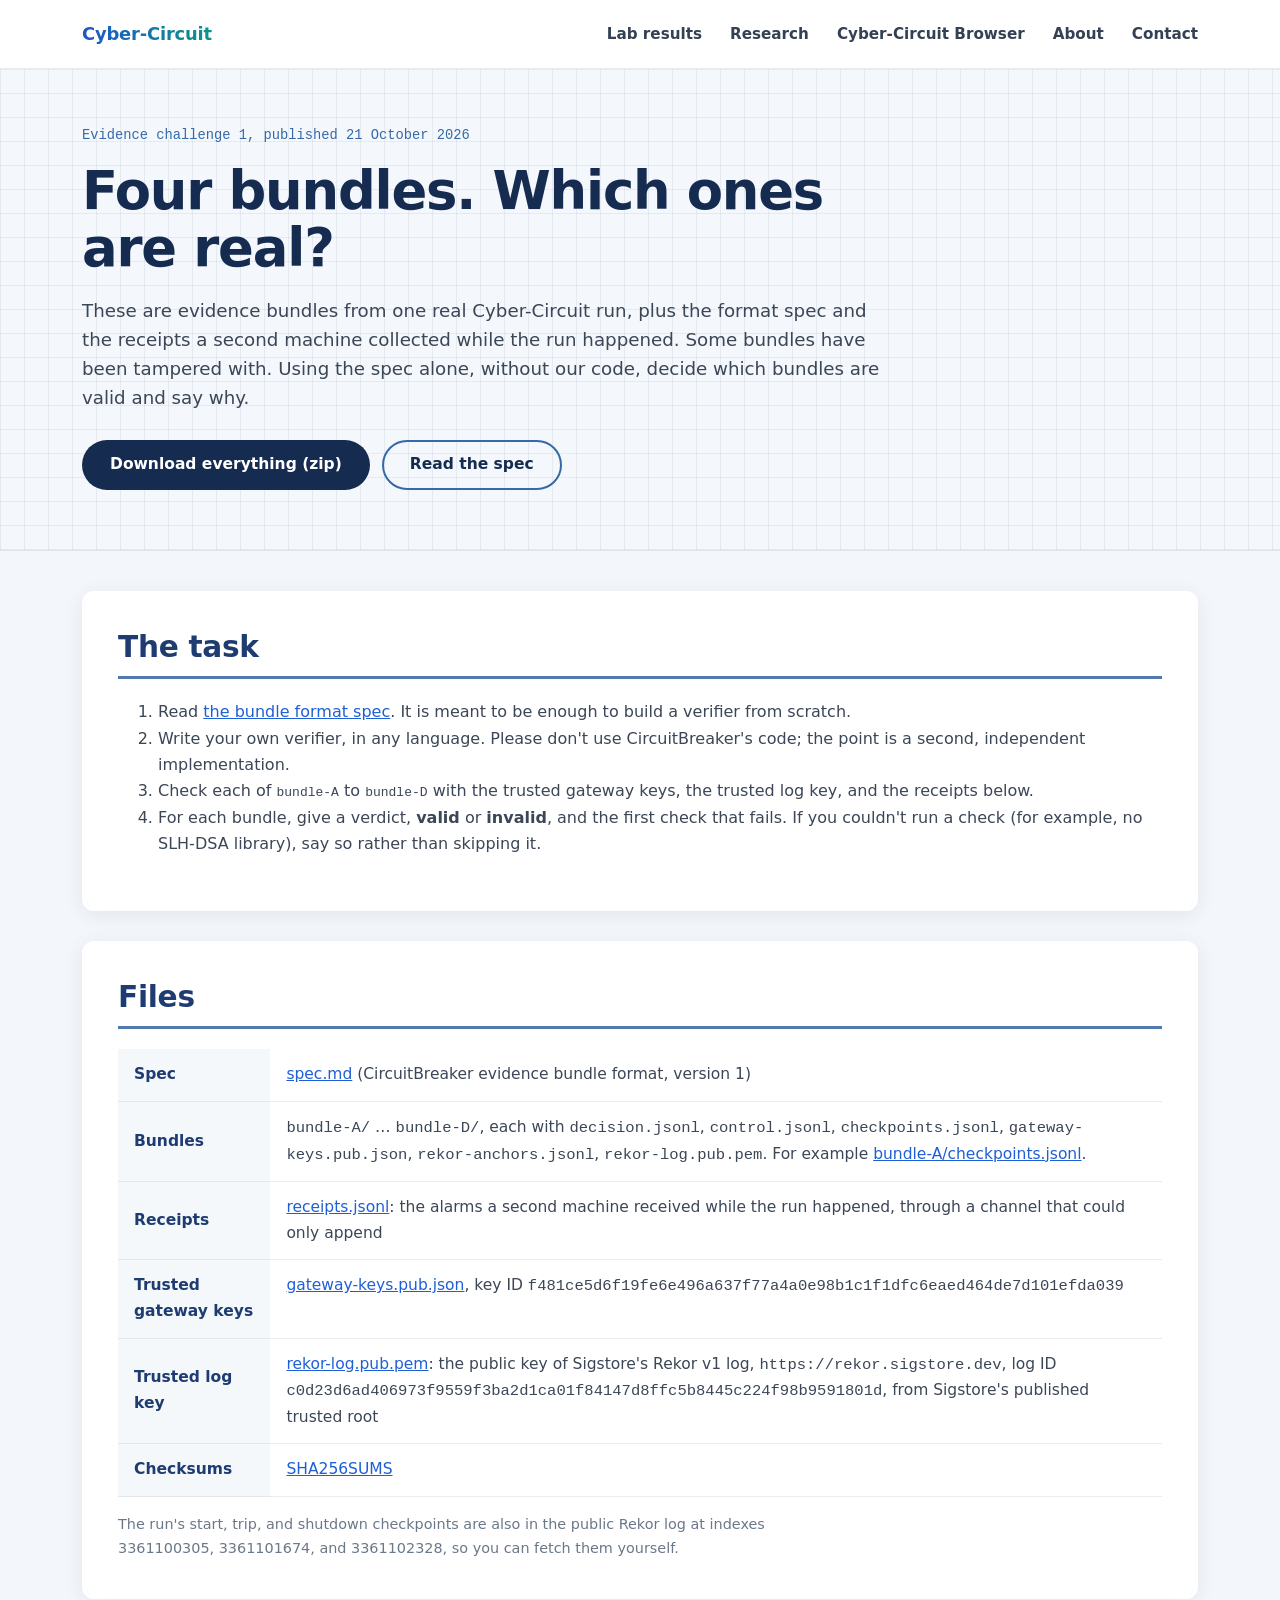
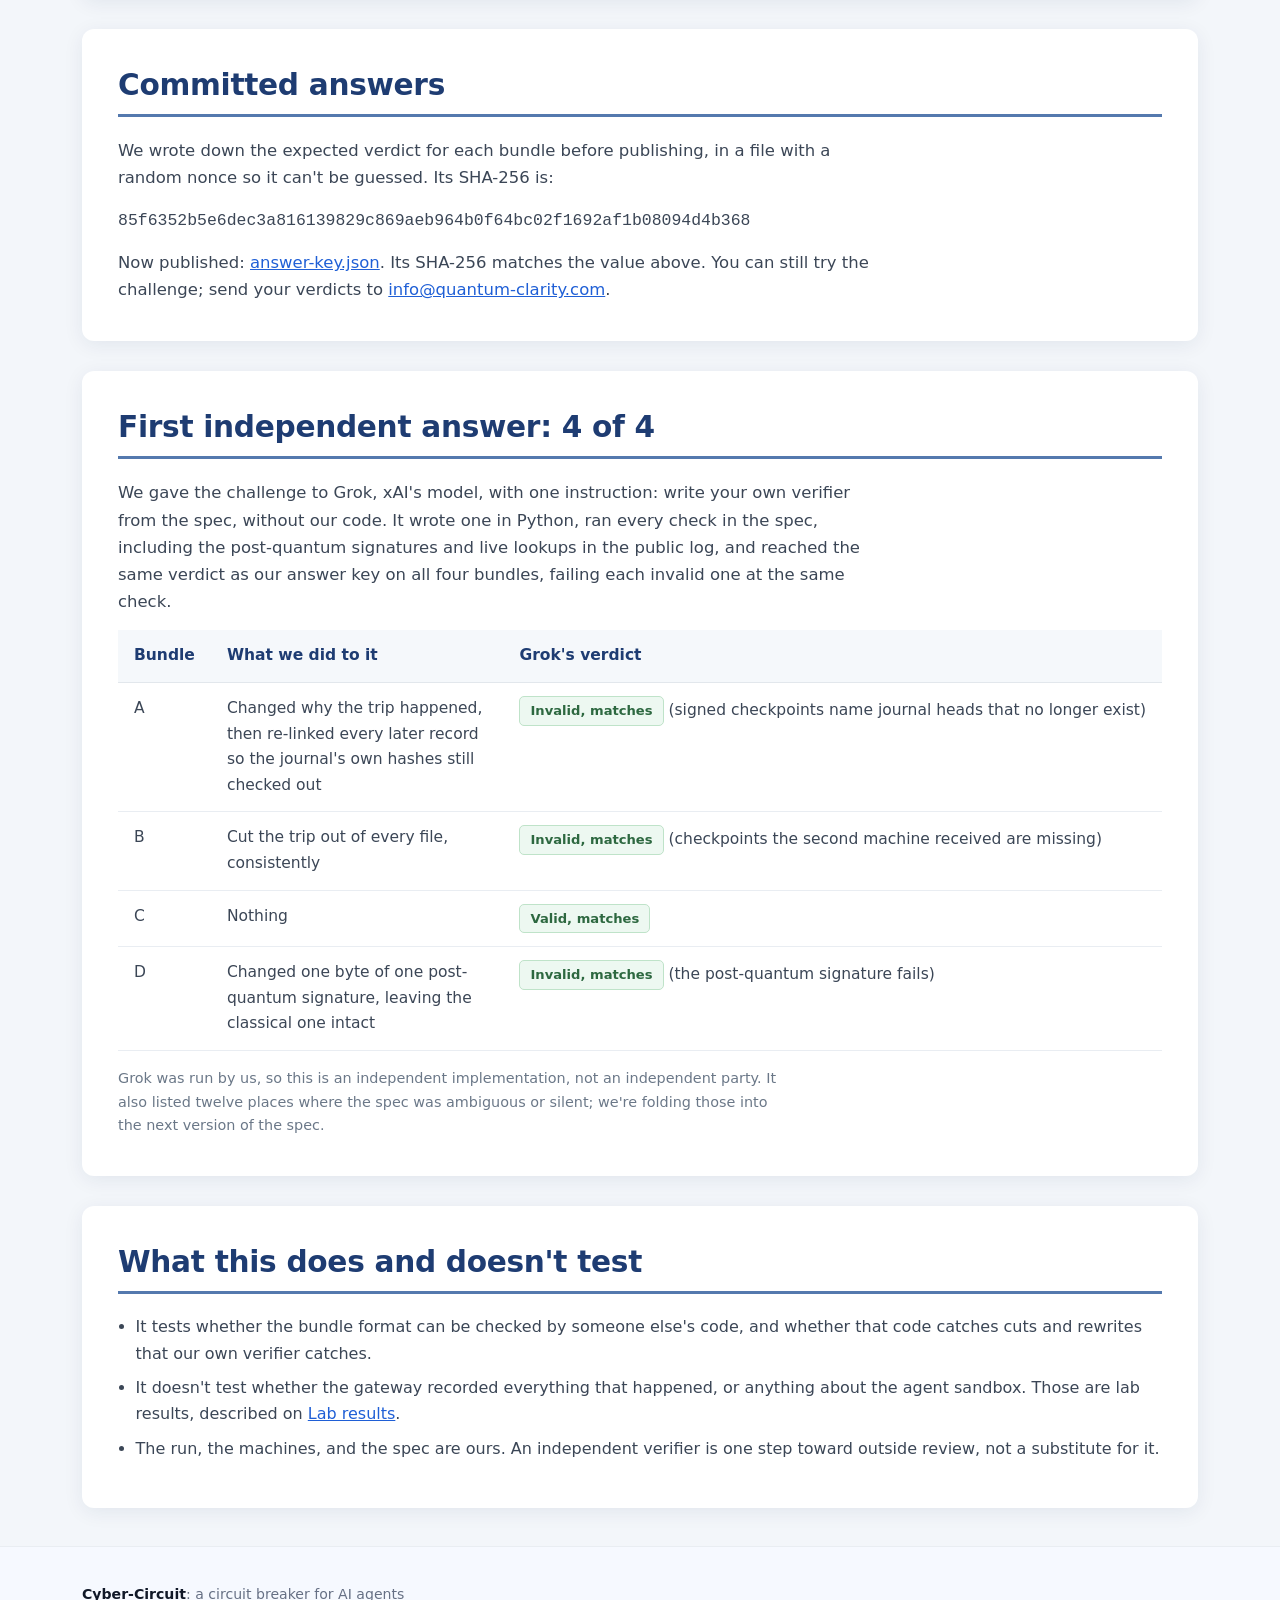
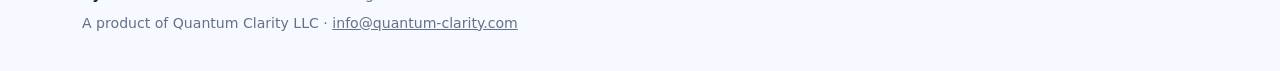
==== commit 0879b779: "Challenge 1: answer key published; first independent verifier (Grok) matched 4 of 4" ====
--- a/challenge-1/index.html
+++ b/challenge-1/index.html
@@ -62,7 +62,22 @@
 <h2 class="ag-h2">Committed answers</h2>
 <p>We wrote down the expected verdict for each bundle before publishing, in a file with a random nonce so it can't be guessed. Its SHA-256 is:</p>
 <p><code>85f6352b5e6dec3a816139829c869aeb964b0f64bc02f1692af1b08094d4b368</code></p>
-<p>We'll publish that file after independent answers come in, so anyone can check we didn't change the answers afterwards. Send your verdicts to <a href="mailto:info@quantum-clarity.com?subject=Evidence%20challenge%201">info@quantum-clarity.com</a>.</p>
+<p>Now published: <a href="answer-key.json">answer-key.json</a>. Its SHA-256 matches the value above. You can still try the challenge; send your verdicts to <a href="mailto:info@quantum-clarity.com?subject=Evidence%20challenge%201">info@quantum-clarity.com</a>.</p>
+</section>
+
+<section class="ag-card" id="result-1">
+<h2 class="ag-h2">First independent answer: 4 of 4</h2>
+<p>We gave the challenge to Grok, xAI's model, with one instruction: write your own verifier from the spec, without our code. It wrote one in Python, ran every check in the spec, including the post-quantum signatures and live lookups in the public log, and reached the same verdict as our answer key on all four bundles, failing each invalid one at the same check.</p>
+<table class="ag-proof">
+<thead><tr><th scope="col">Bundle</th><th scope="col">What we did to it</th><th scope="col">Grok's verdict</th></tr></thead>
+<tbody>
+<tr><td>A</td><td>Changed why the trip happened, then re-linked every later record so the journal's own hashes still checked out</td><td><span class="ag-tag ag-tag-ok">Invalid, matches</span> (signed checkpoints name journal heads that no longer exist)</td></tr>
+<tr><td>B</td><td>Cut the trip out of every file, consistently</td><td><span class="ag-tag ag-tag-ok">Invalid, matches</span> (checkpoints the second machine received are missing)</td></tr>
+<tr><td>C</td><td>Nothing</td><td><span class="ag-tag ag-tag-ok">Valid, matches</span></td></tr>
+<tr><td>D</td><td>Changed one byte of one post-quantum signature, leaving the classical one intact</td><td><span class="ag-tag ag-tag-ok">Invalid, matches</span> (the post-quantum signature fails)</td></tr>
+</tbody>
+</table>
+<p class="ag-tablenote">Grok was run by us, so this is an independent implementation, not an independent party. It also listed twelve places where the spec was ambiguous or silent; we're folding those into the next version of the spec.</p>
 </section>
 
 <section class="ag-card">
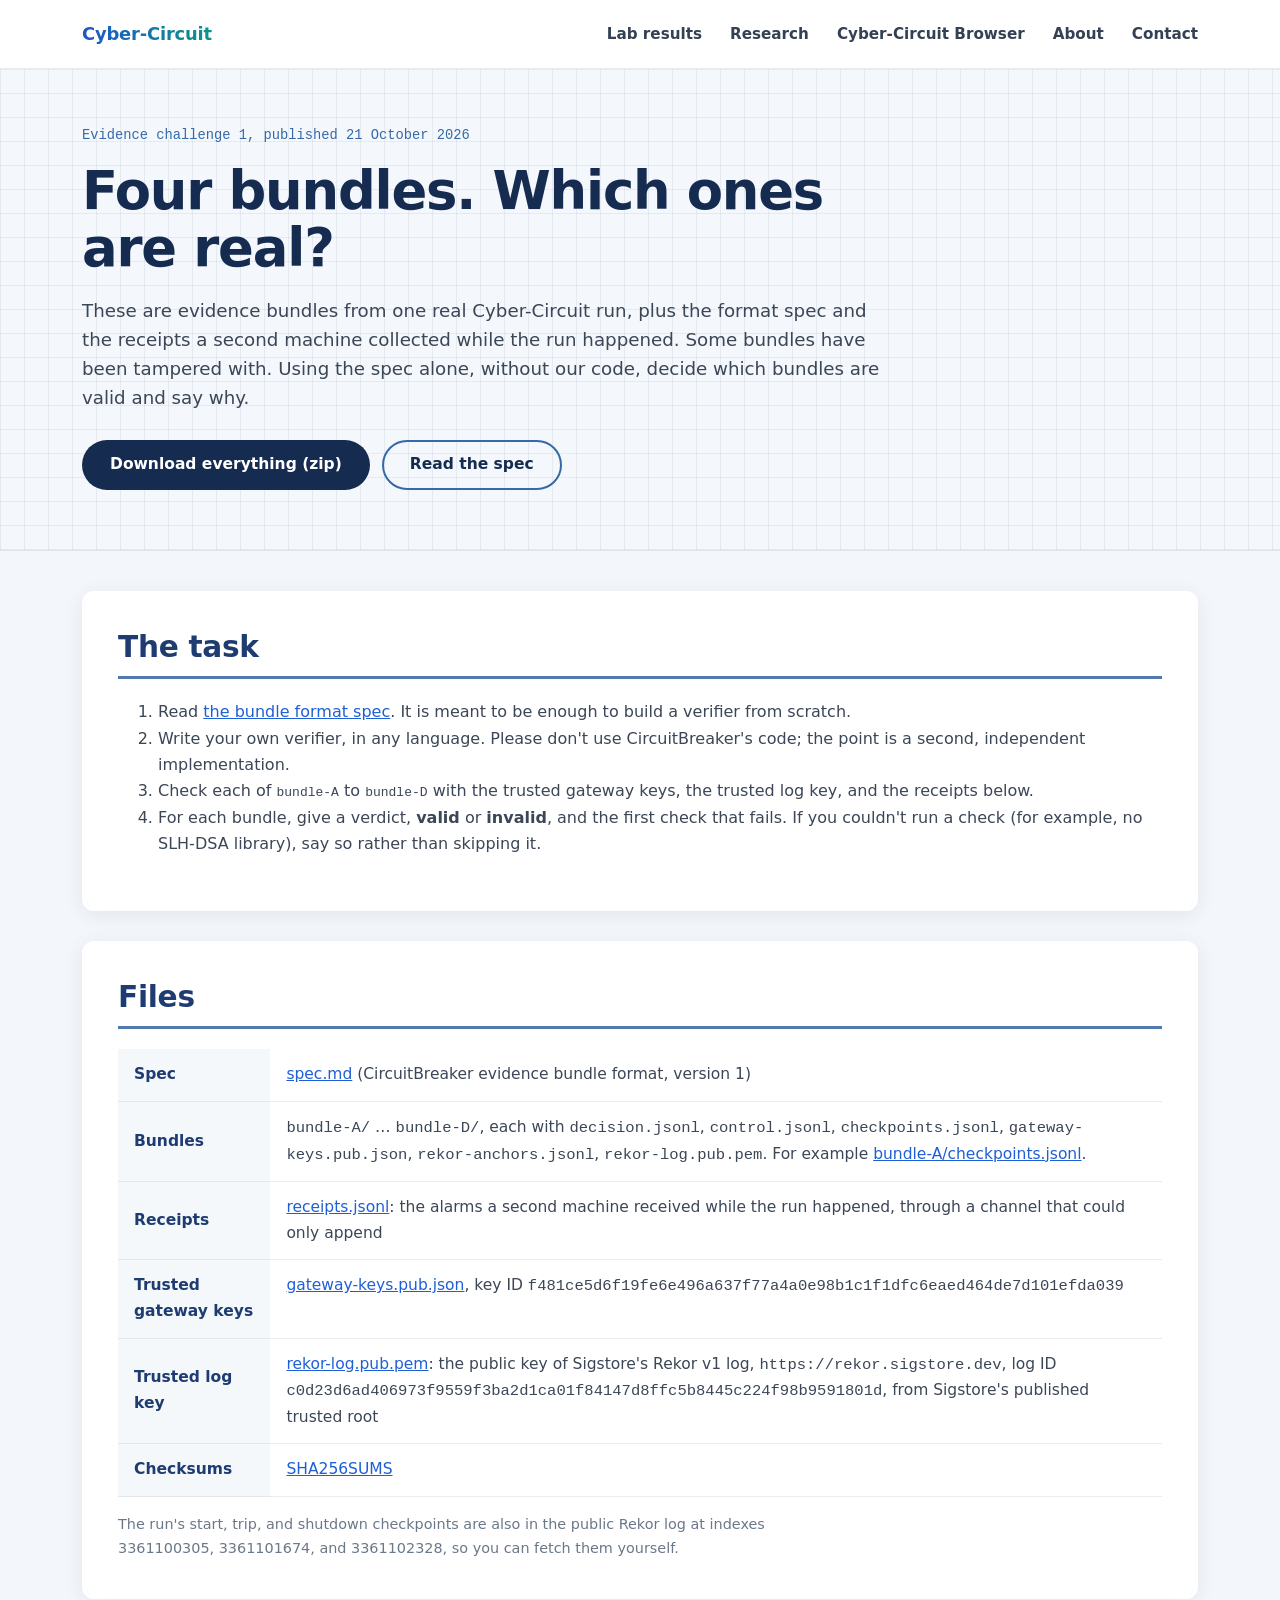
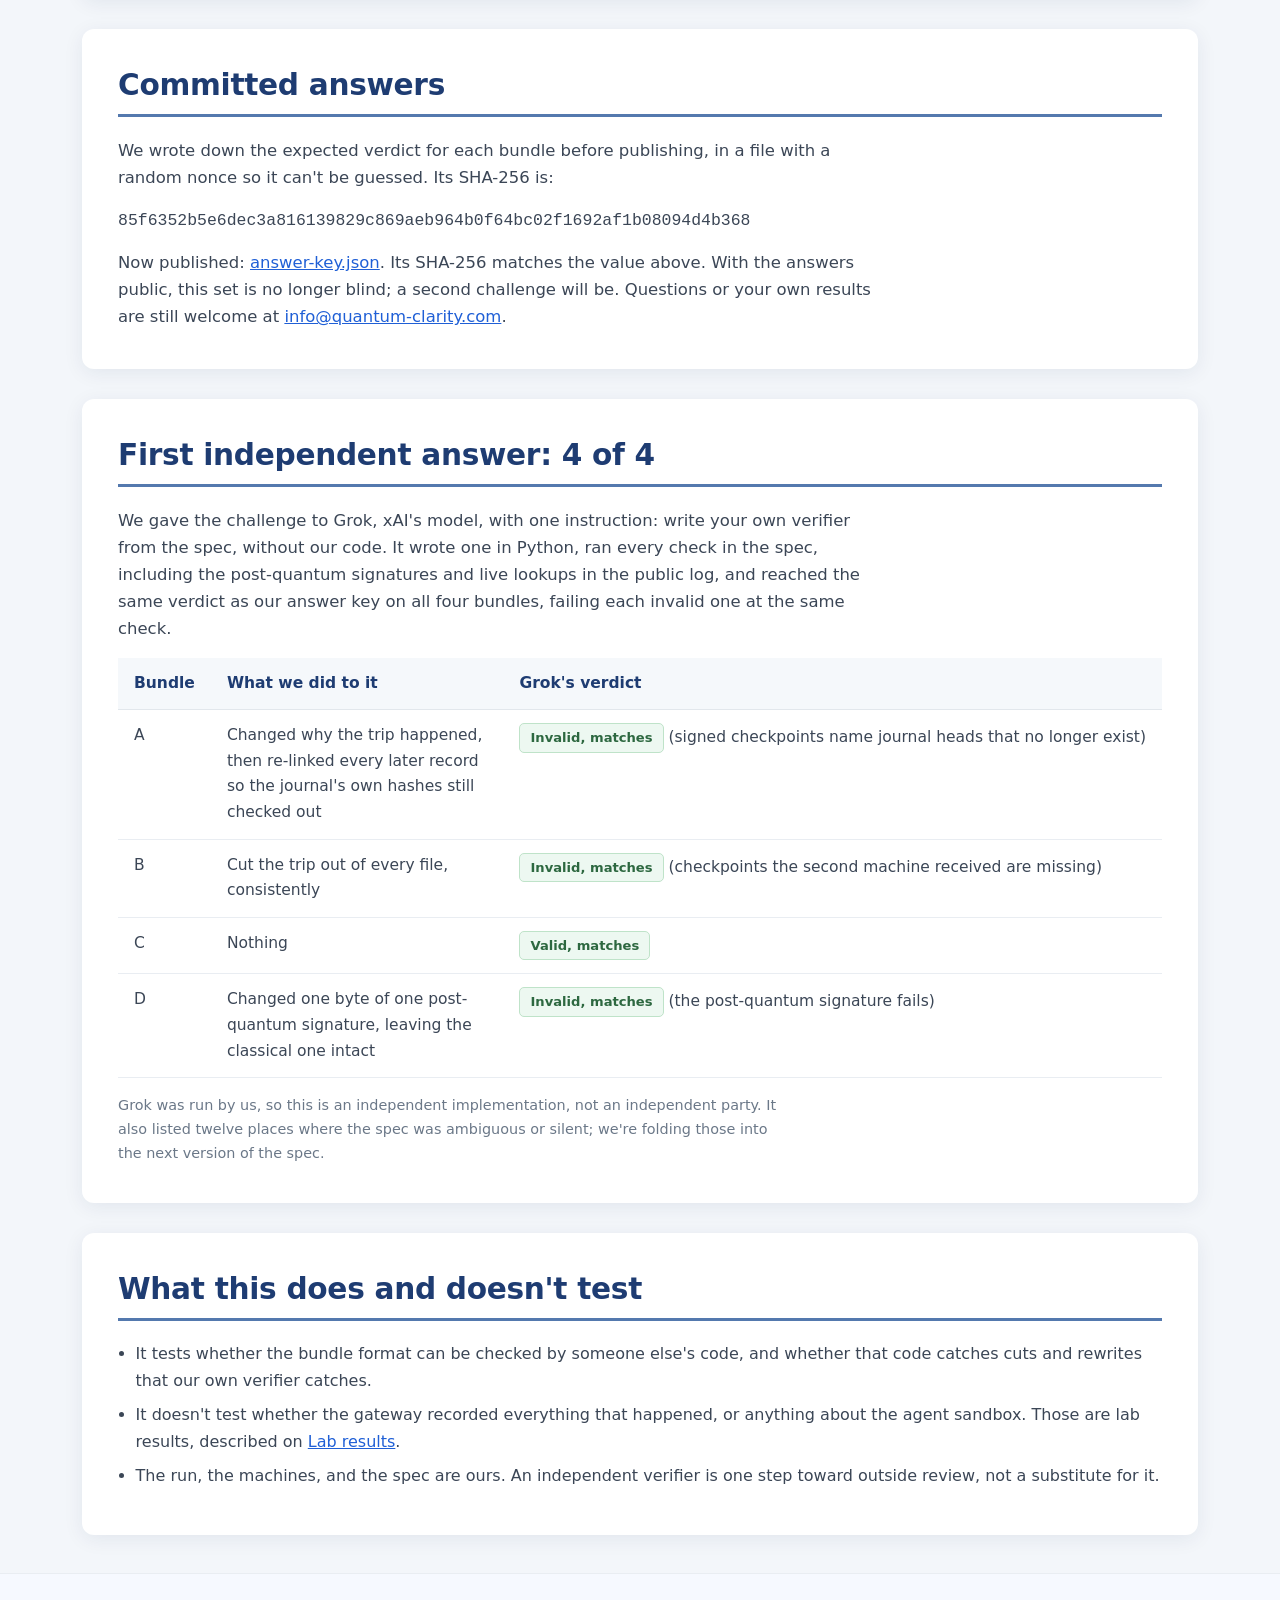
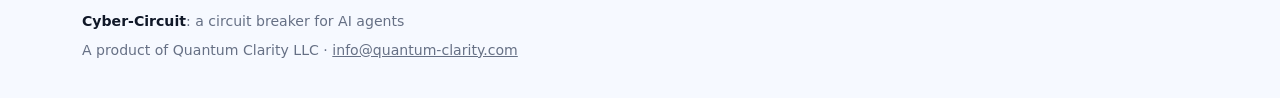
==== commit fb6ff159: "Challenge 1 wording; proof table links the independent verifier result" ====
--- a/challenge-1/index.html
+++ b/challenge-1/index.html
@@ -62,7 +62,7 @@
 <h2 class="ag-h2">Committed answers</h2>
 <p>We wrote down the expected verdict for each bundle before publishing, in a file with a random nonce so it can't be guessed. Its SHA-256 is:</p>
 <p><code>85f6352b5e6dec3a816139829c869aeb964b0f64bc02f1692af1b08094d4b368</code></p>
-<p>Now published: <a href="answer-key.json">answer-key.json</a>. Its SHA-256 matches the value above. You can still try the challenge; send your verdicts to <a href="mailto:info@quantum-clarity.com?subject=Evidence%20challenge%201">info@quantum-clarity.com</a>.</p>
+<p>Now published: <a href="answer-key.json">answer-key.json</a>. Its SHA-256 matches the value above. With the answers public, this set is no longer blind; a second challenge will be. Questions or your own results are still welcome at <a href="mailto:info@quantum-clarity.com?subject=Evidence%20challenge%201">info@quantum-clarity.com</a>.</p>
 </section>
 
 <section class="ag-card" id="result-1">
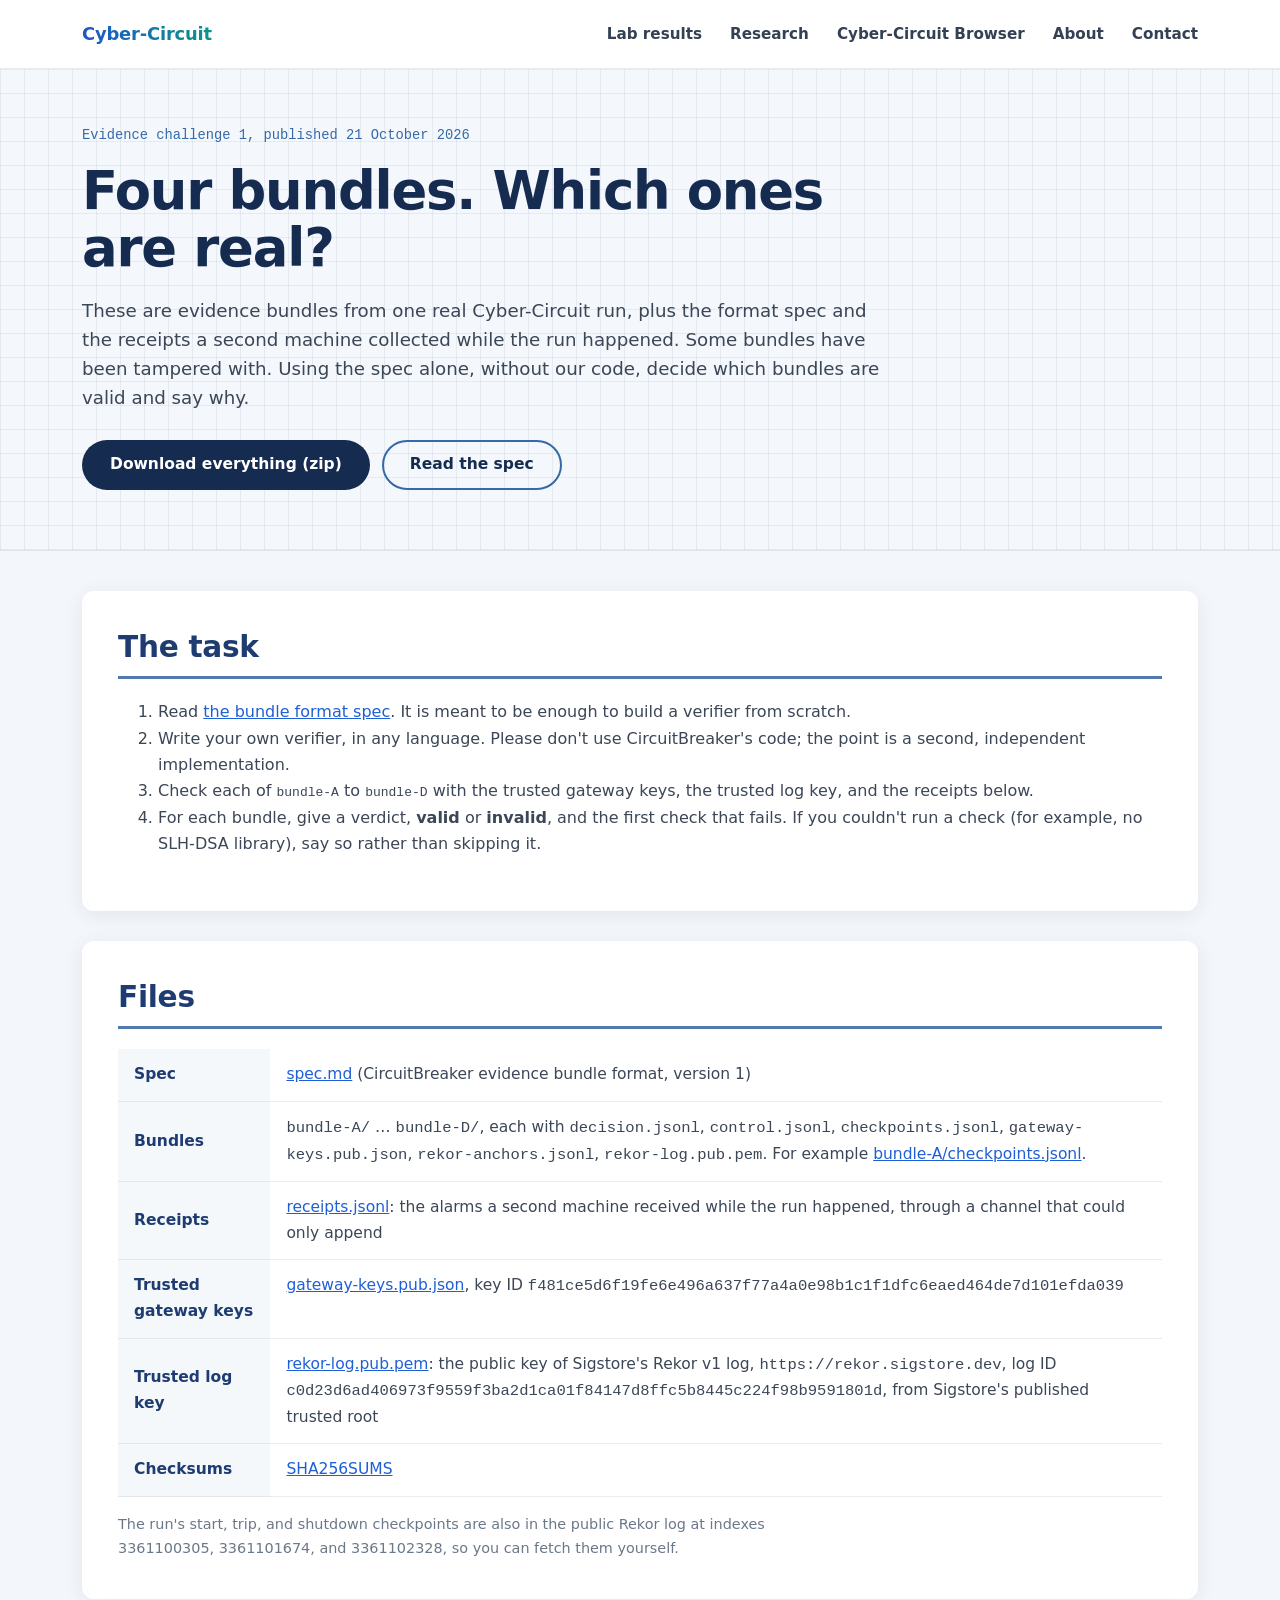
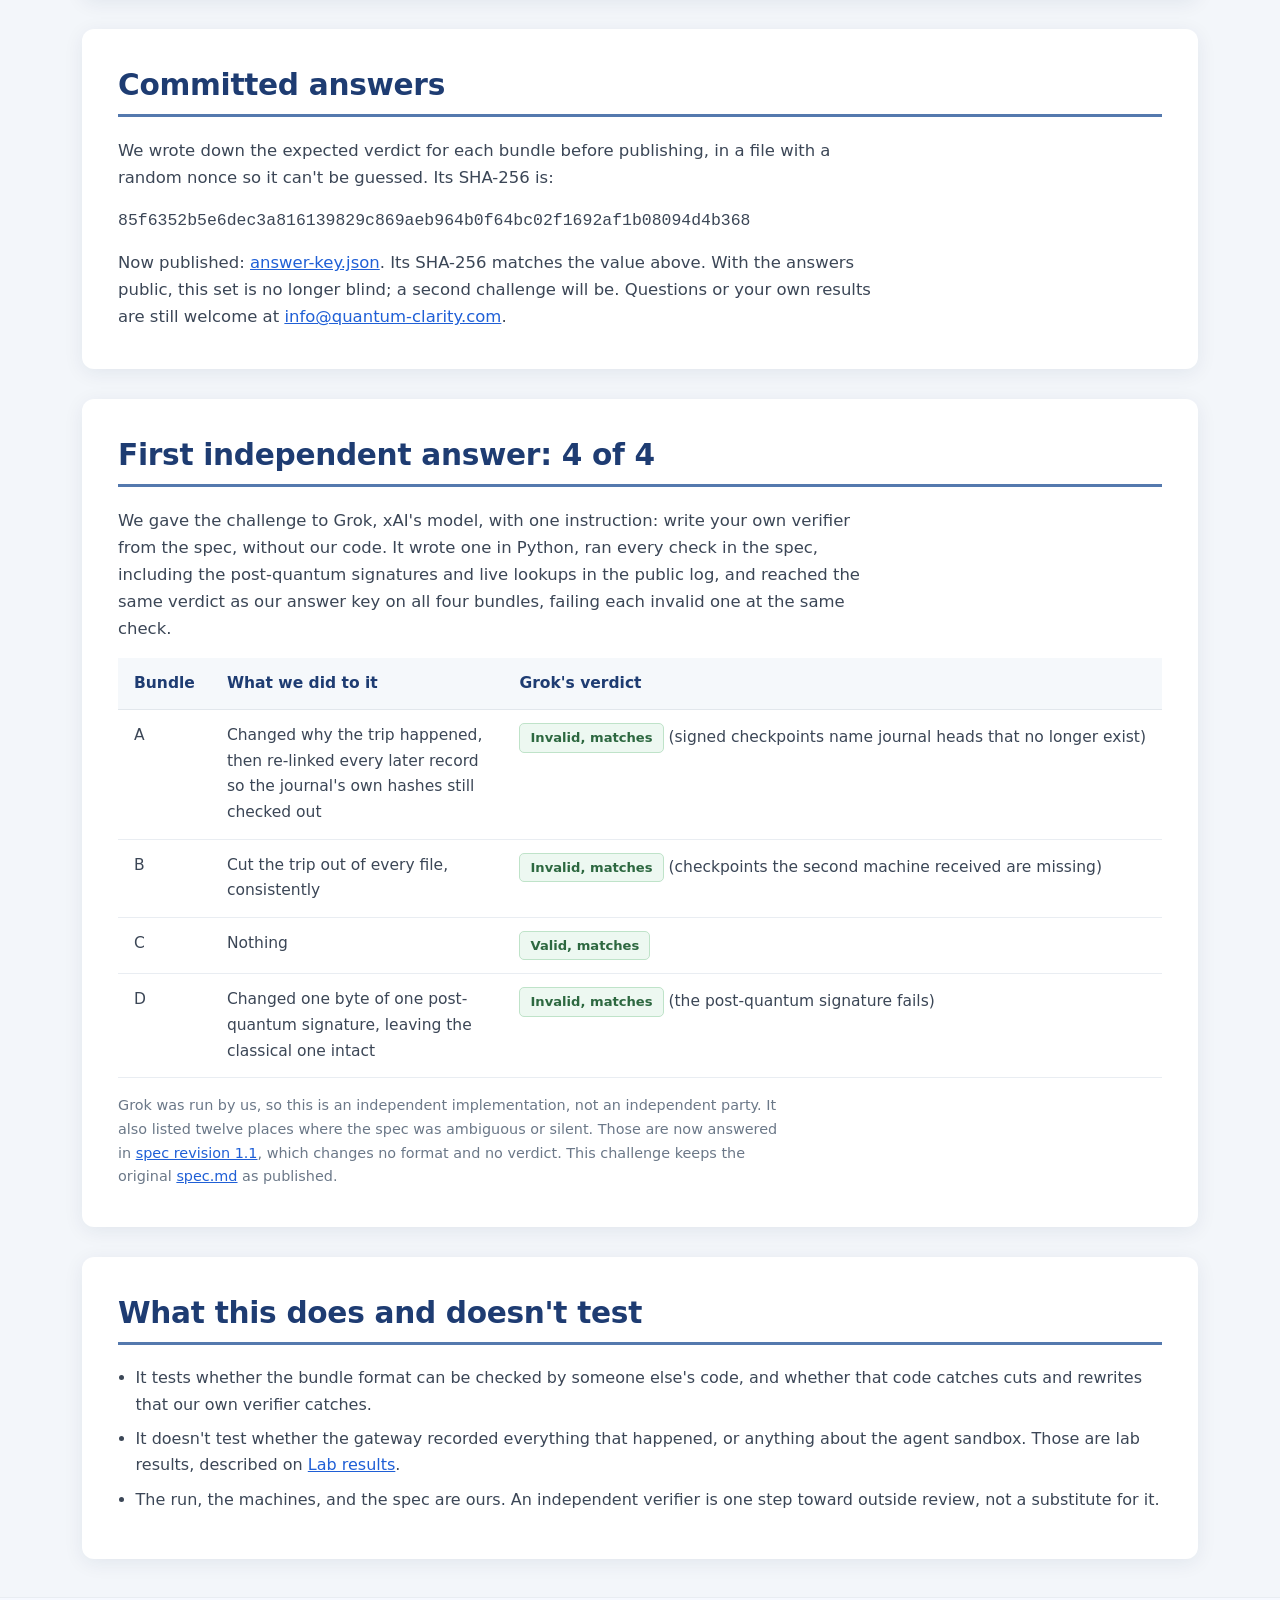
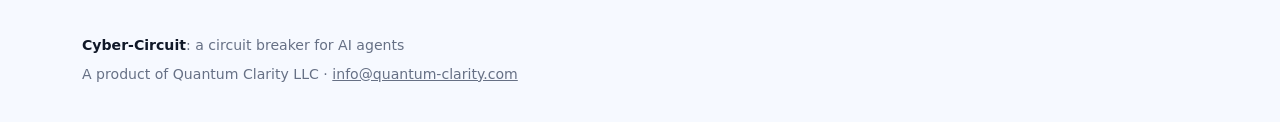
==== commit c429e9f9: "Publish evidence bundle spec revision 1.1" ====
--- a/challenge-1/index.html
+++ b/challenge-1/index.html
@@ -77,7 +77,7 @@
 <tr><td>D</td><td>Changed one byte of one post-quantum signature, leaving the classical one intact</td><td><span class="ag-tag ag-tag-ok">Invalid, matches</span> (the post-quantum signature fails)</td></tr>
 </tbody>
 </table>
-<p class="ag-tablenote">Grok was run by us, so this is an independent implementation, not an independent party. It also listed twelve places where the spec was ambiguous or silent; we're folding those into the next version of the spec.</p>
+<p class="ag-tablenote">Grok was run by us, so this is an independent implementation, not an independent party. It also listed twelve places where the spec was ambiguous or silent. Those are now answered in <a href="../evidence-bundle-format-v1.md">spec revision 1.1</a>, which changes no format and no verdict. This challenge keeps the original <a href="spec.md">spec.md</a> as published.</p>
 </section>
 
 <section class="ag-card">
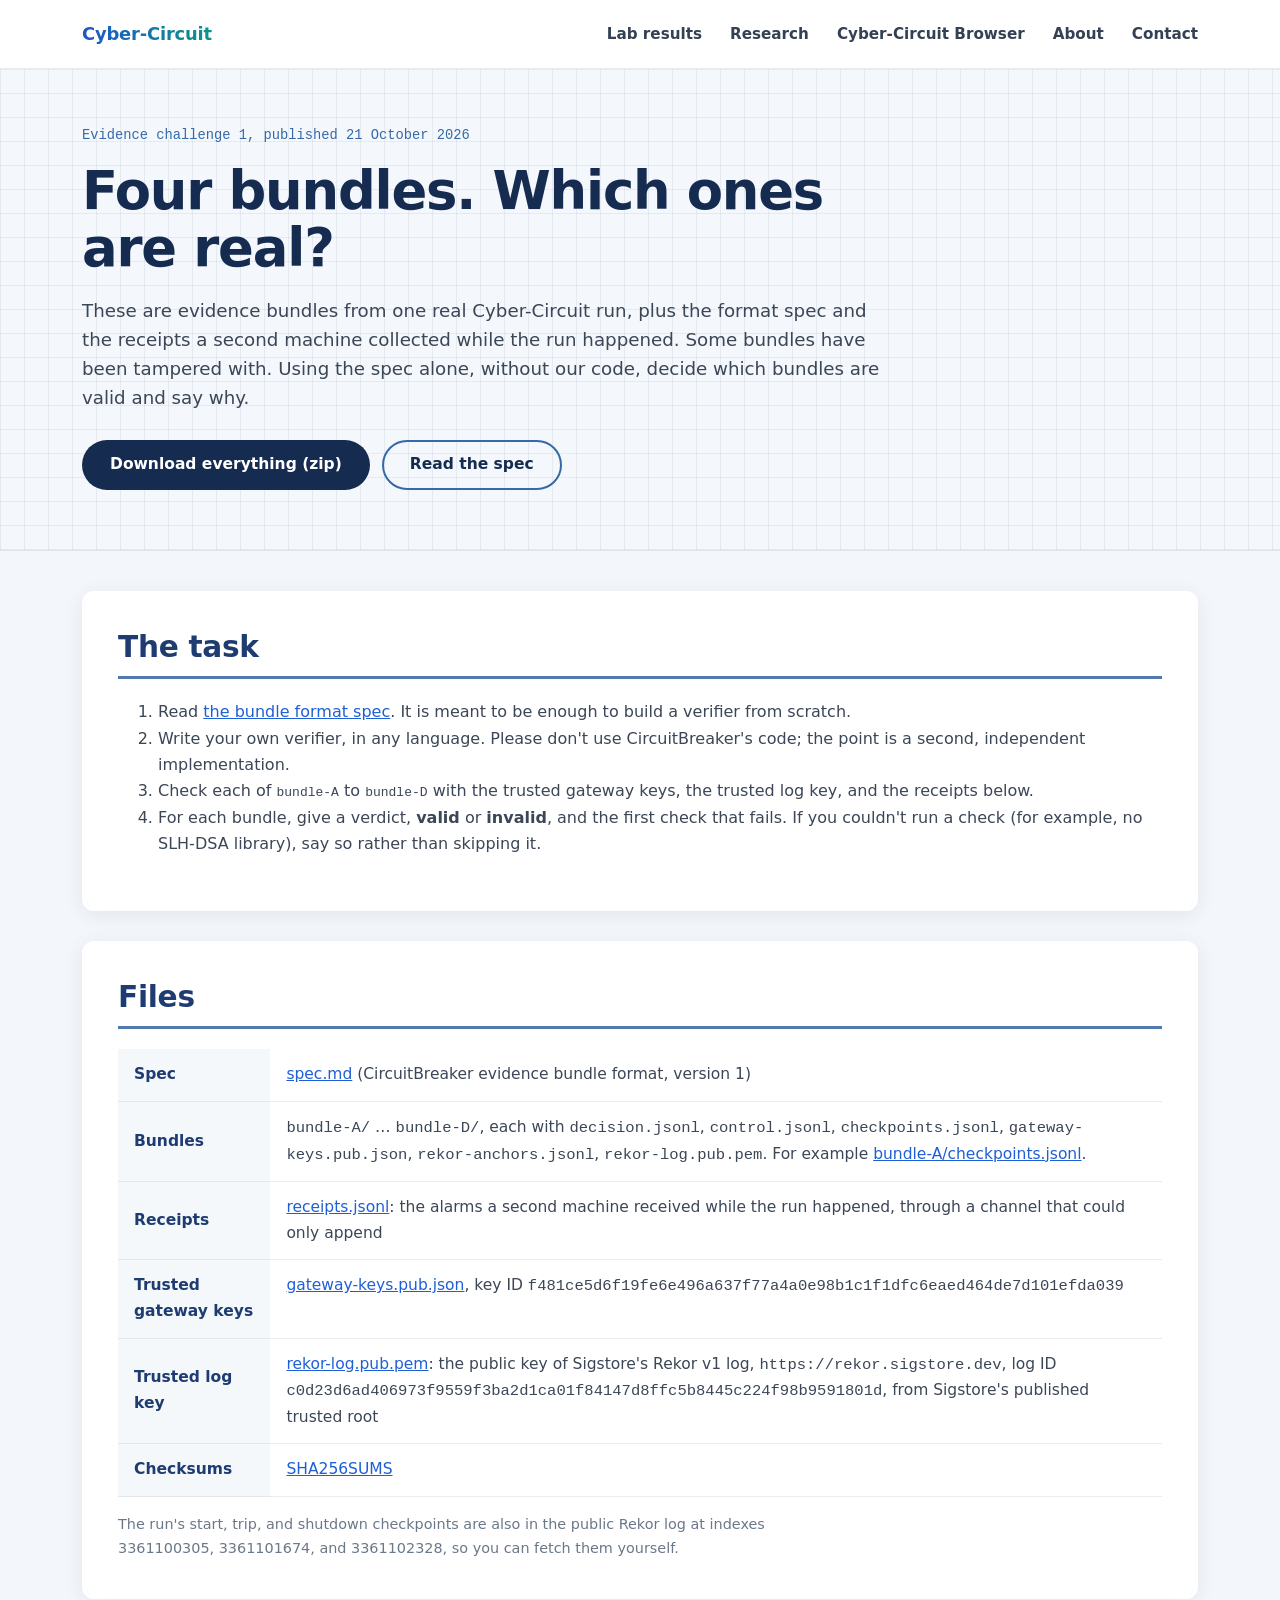
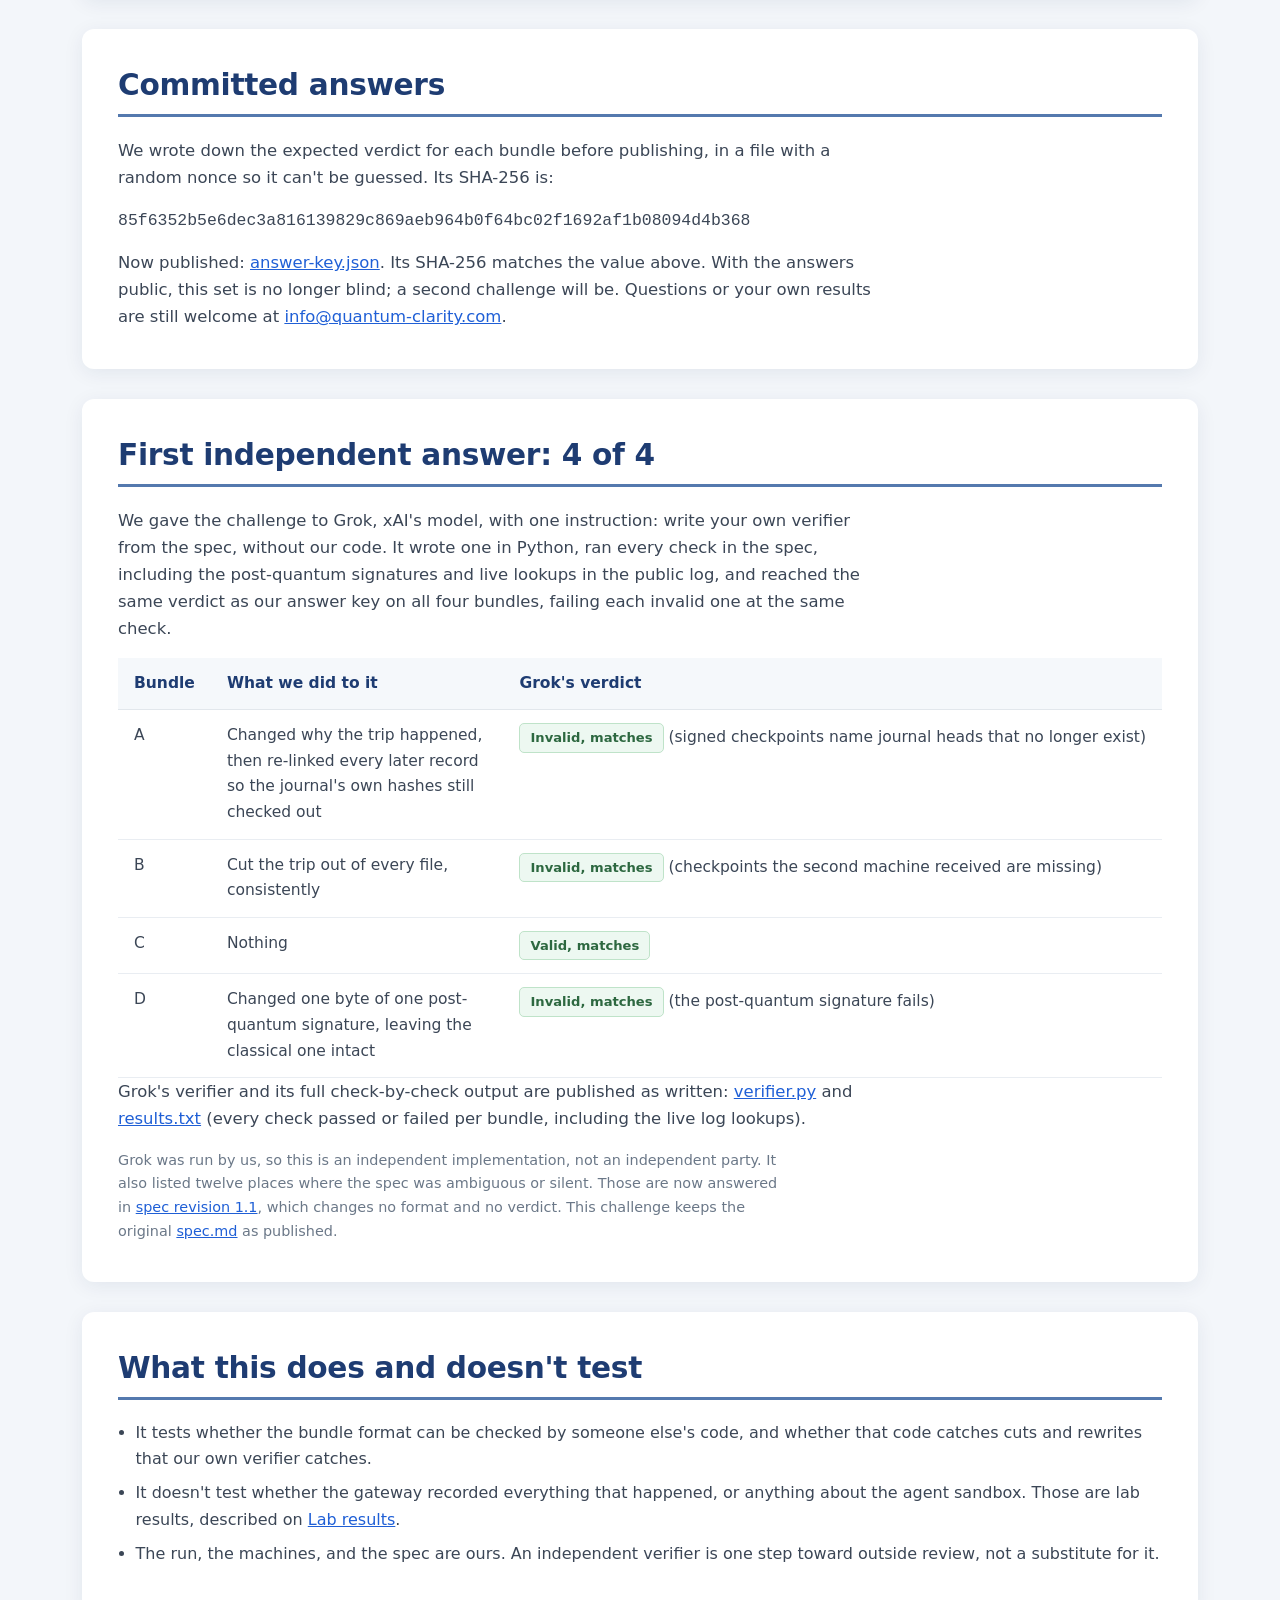
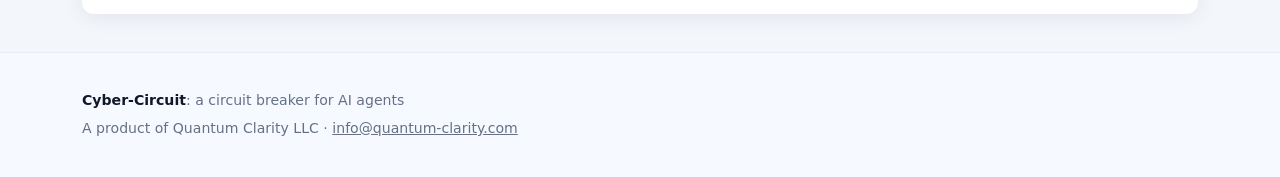
==== commit 16385a2f: "Challenge 1: publish Grok's independent verifier and results; link the challenge from Lab results" ====
--- a/challenge-1/index.html
+++ b/challenge-1/index.html
@@ -77,6 +77,7 @@
 <tr><td>D</td><td>Changed one byte of one post-quantum signature, leaving the classical one intact</td><td><span class="ag-tag ag-tag-ok">Invalid, matches</span> (the post-quantum signature fails)</td></tr>
 </tbody>
 </table>
+<p>Grok's verifier and its full check-by-check output are published as written: <a href="independent-grok/verifier.py">verifier.py</a> and <a href="independent-grok/results.txt">results.txt</a> (every check passed or failed per bundle, including the live log lookups).</p>
 <p class="ag-tablenote">Grok was run by us, so this is an independent implementation, not an independent party. It also listed twelve places where the spec was ambiguous or silent. Those are now answered in <a href="../evidence-bundle-format-v1.md">spec revision 1.1</a>, which changes no format and no verdict. This challenge keeps the original <a href="spec.md">spec.md</a> as published.</p>
 </section>
 
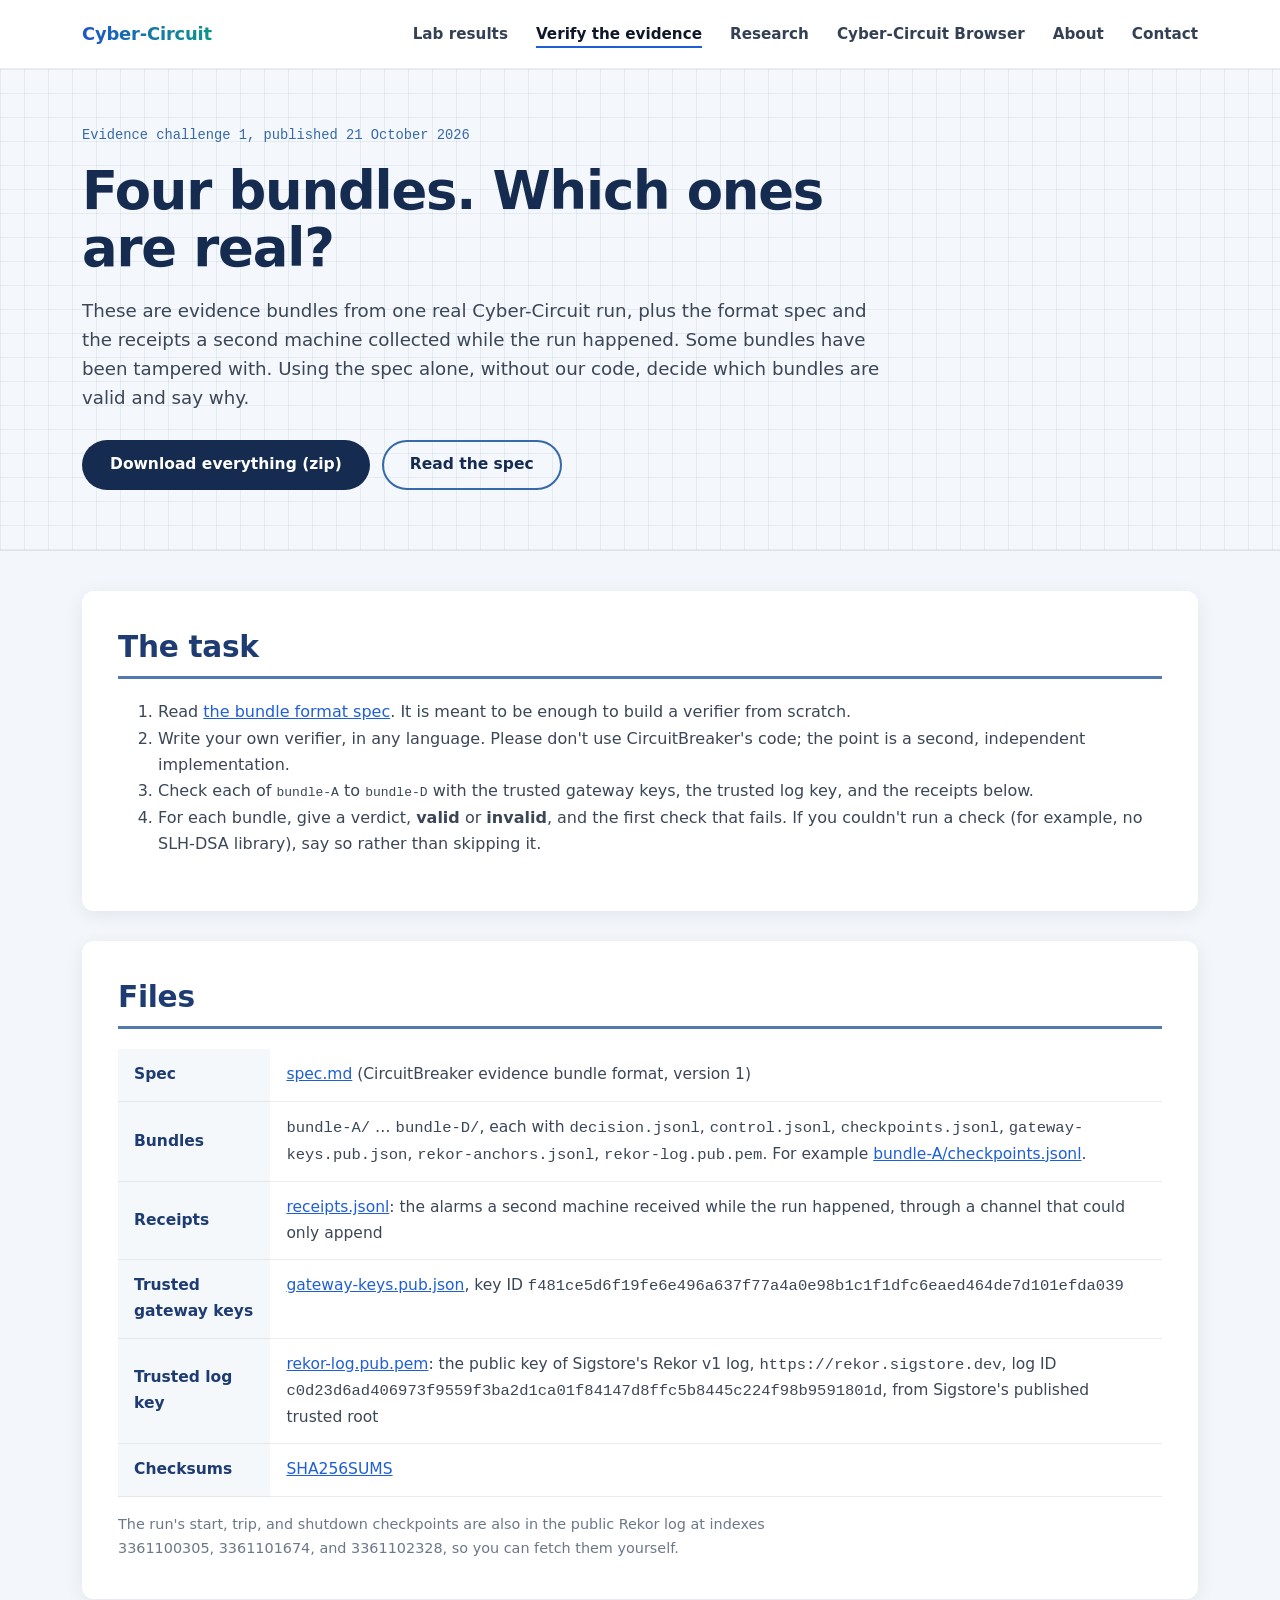
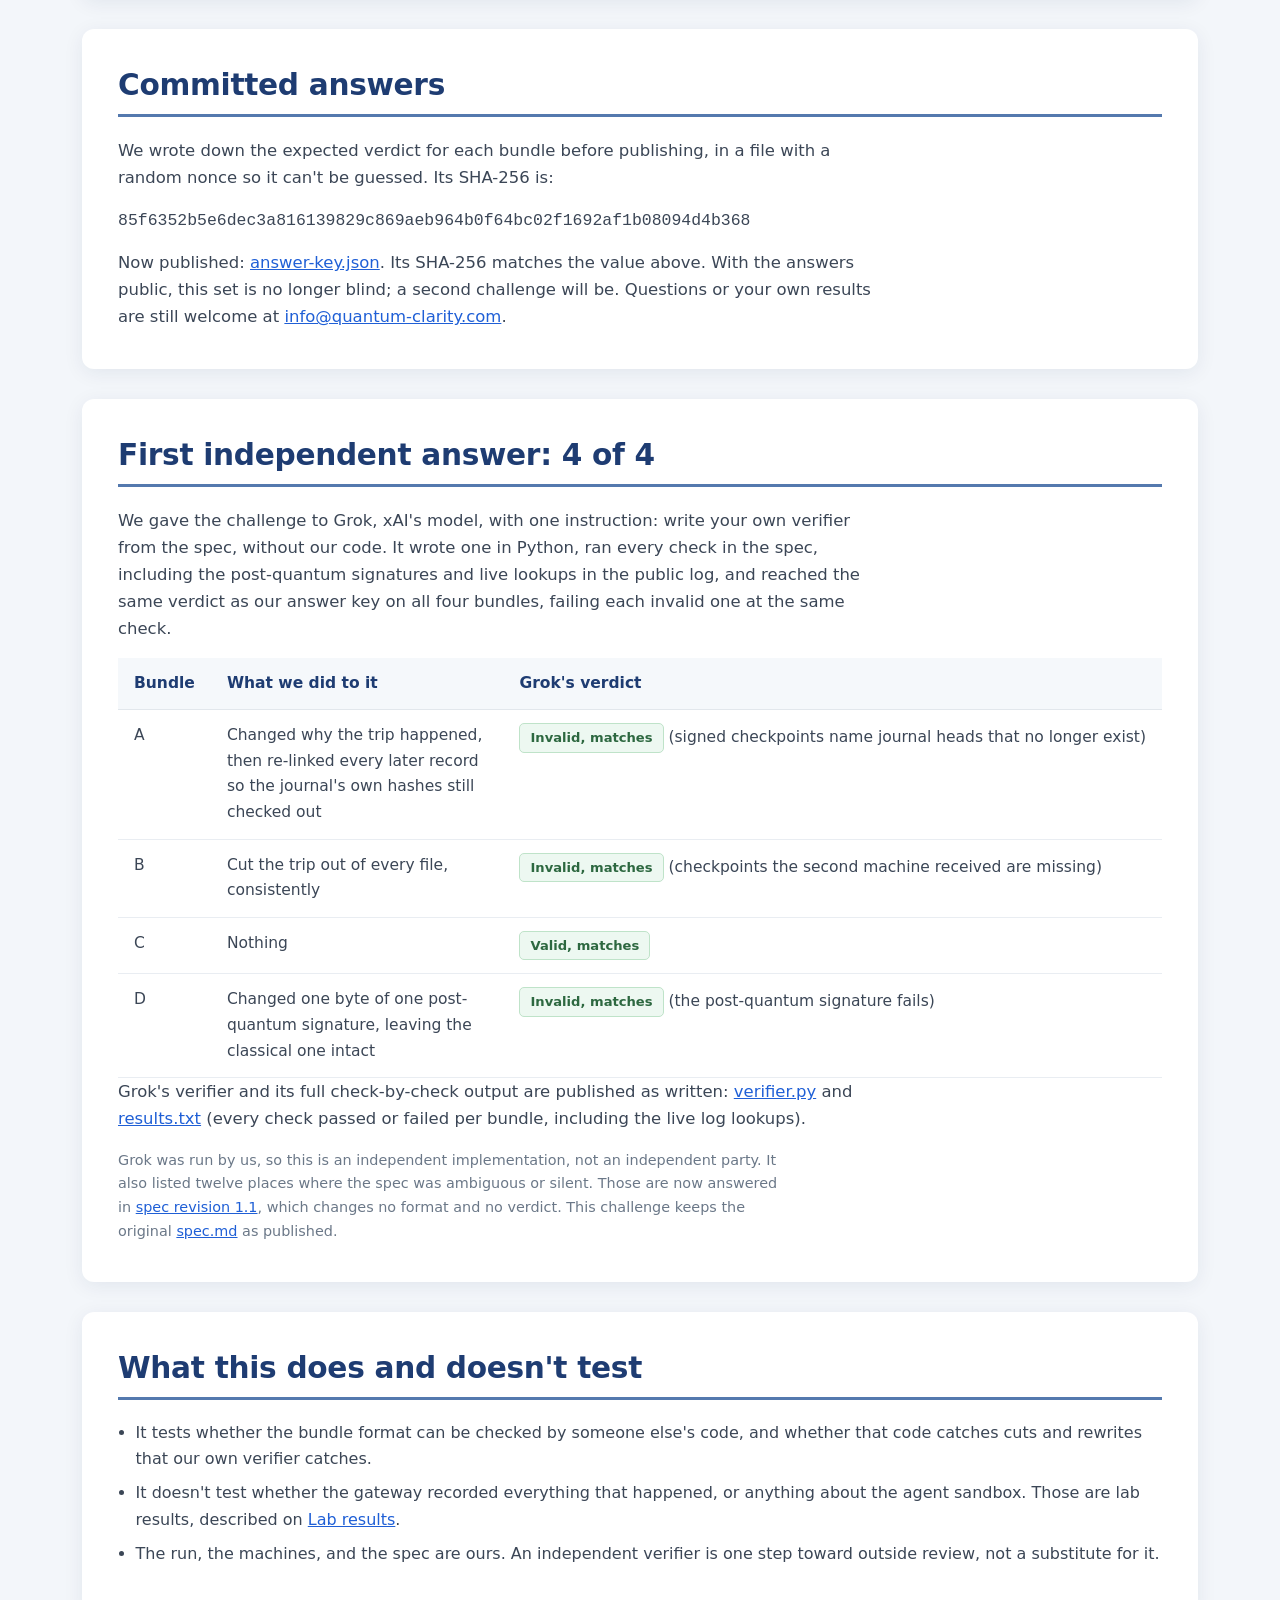
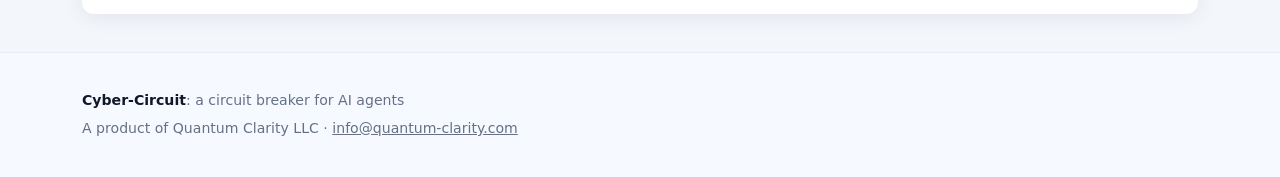
==== commit 4725a504: "Nav: add 'Verify the evidence' (evidence challenge) on every page" ====
--- a/challenge-1/index.html
+++ b/challenge-1/index.html
@@ -12,6 +12,7 @@
 <a class="brand" href="../index.html">Cyber-Circuit</a>
 <nav class="site-nav" aria-label="Main">
 <a href="../results.html">Lab results</a>
+<a href="./" class="active" aria-current="page">Verify the evidence</a>
 <a href="../research.html">Research</a>
 <a href="../browser.html">Cyber-Circuit Browser</a>
 <a href="../about.html">About</a>
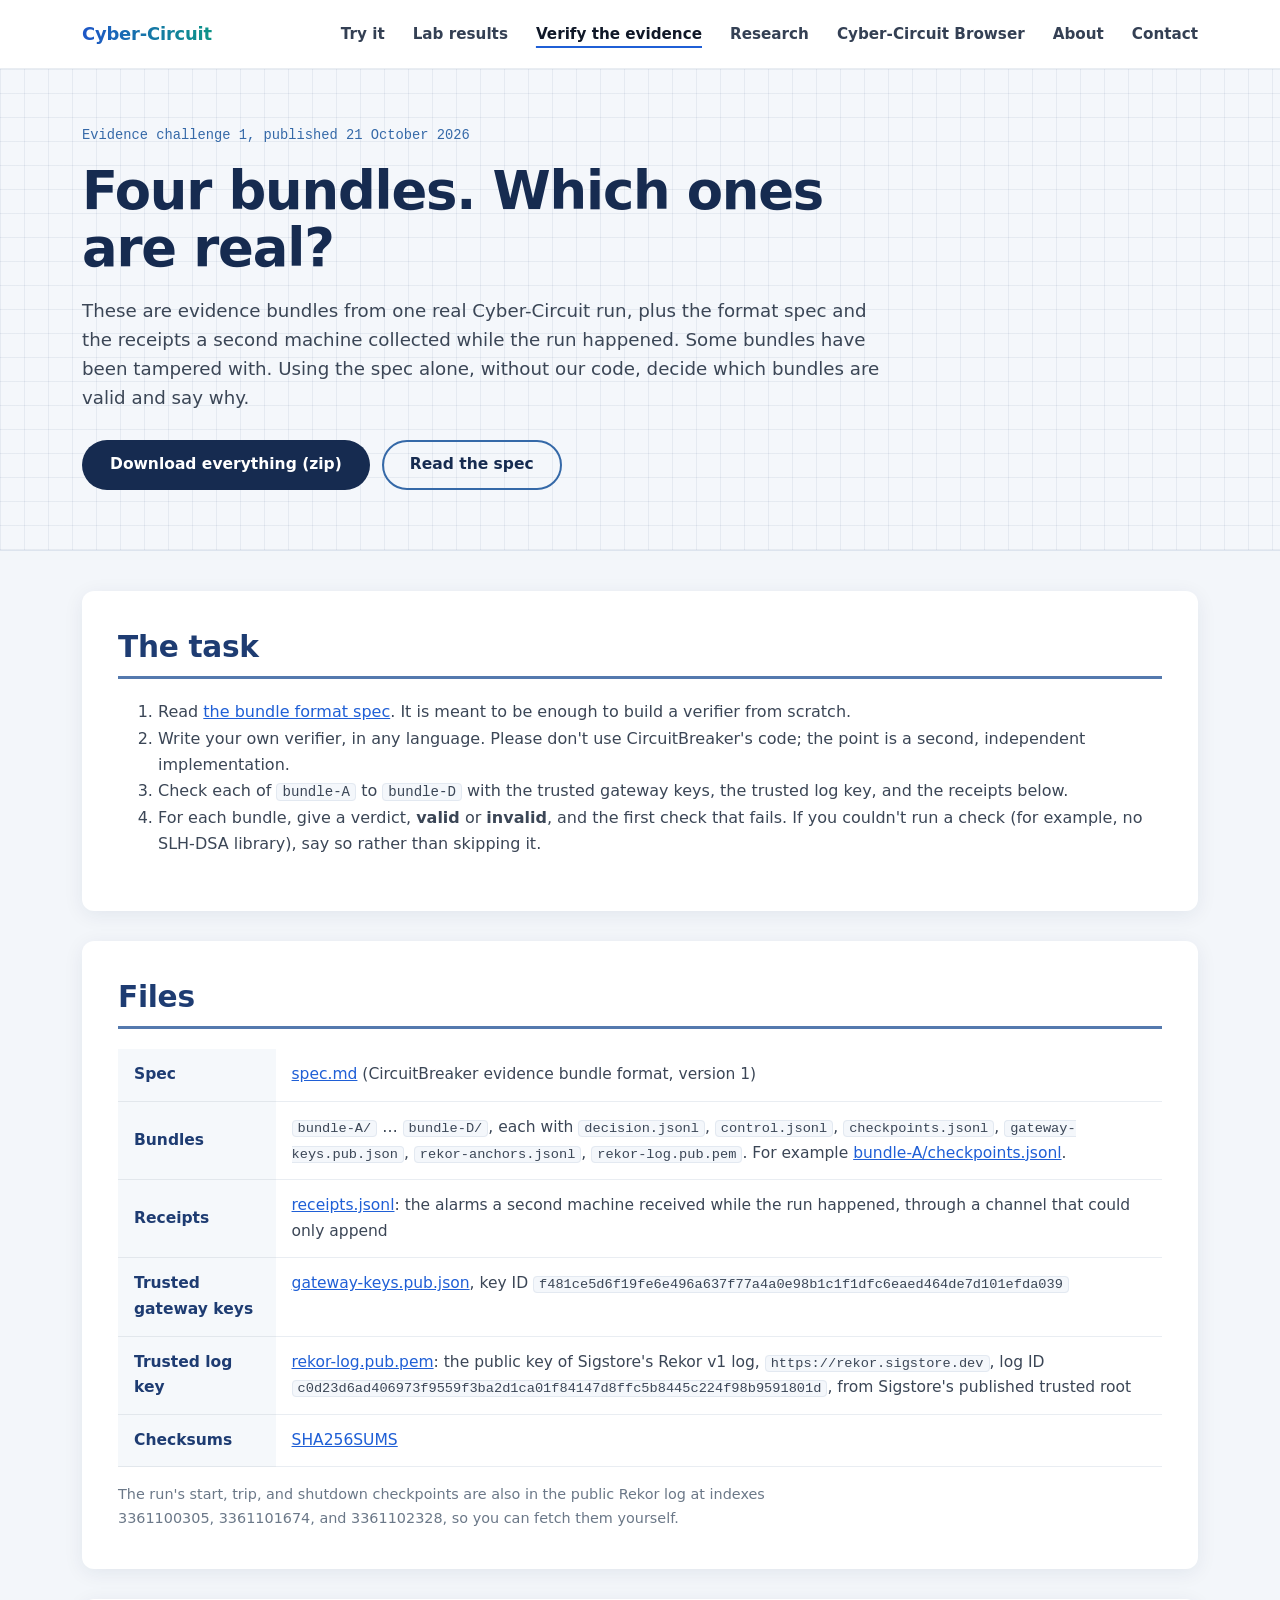
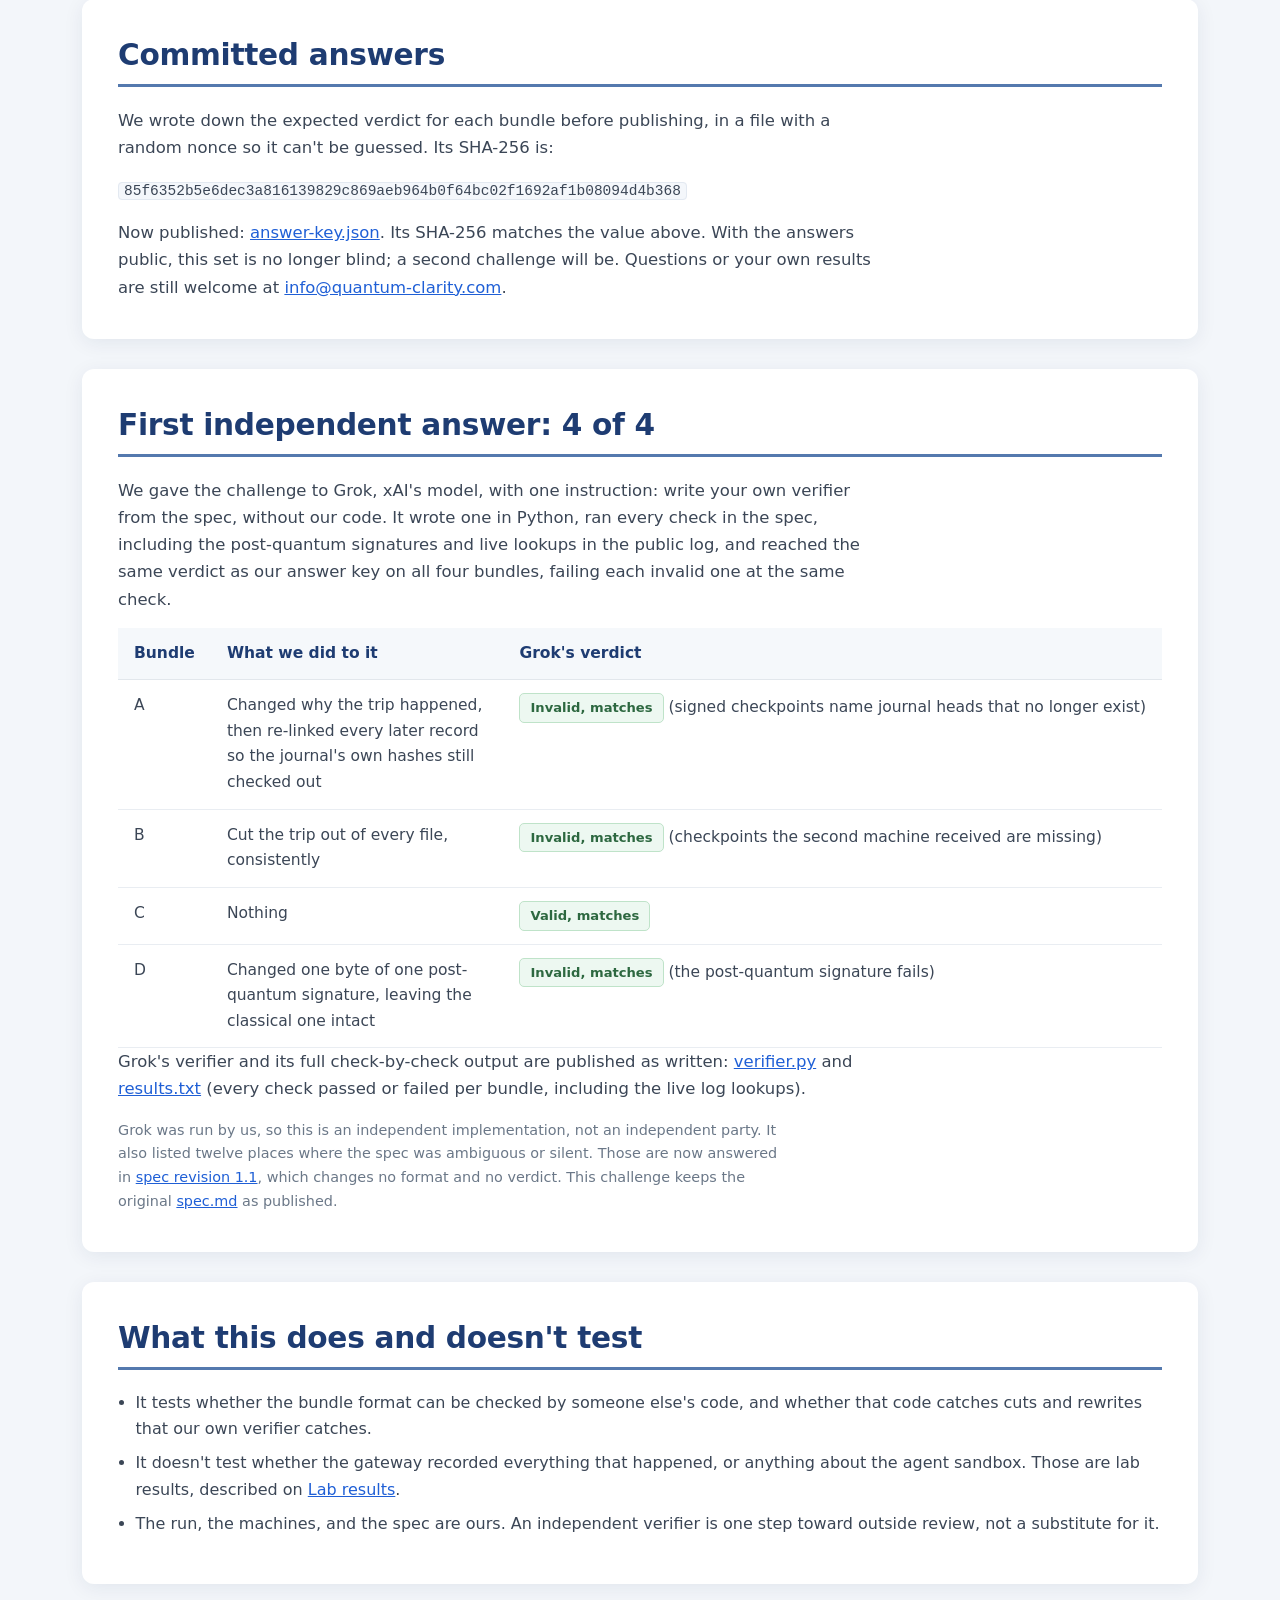
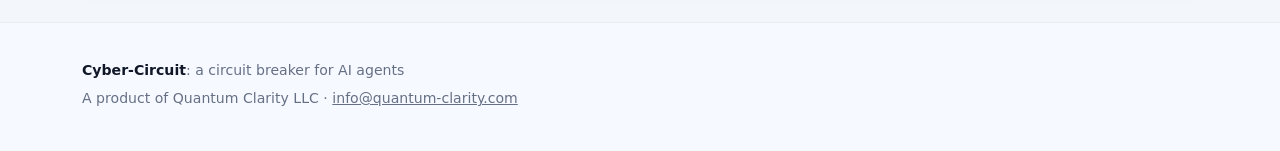
==== commit 76a9d410: "Try it page: signed evaluation release, release-key fingerprint, download and verify; home page link" ====
--- a/challenge-1/index.html
+++ b/challenge-1/index.html
@@ -11,6 +11,7 @@
 <header class="site-header"><div class="site-wrap site-header-inner">
 <a class="brand" href="../index.html">Cyber-Circuit</a>
 <nav class="site-nav" aria-label="Main">
+<a href="../get.html">Try it</a>
 <a href="../results.html">Lab results</a>
 <a href="./" class="active" aria-current="page">Verify the evidence</a>
 <a href="../research.html">Research</a>
--- a/styles.css
+++ b/styles.css
@@ -455,3 +455,10 @@
 @keyframes lab-open-v{from{transform:rotate(0);background:var(--navy-3)}to{transform:rotate(-32deg);background:var(--hot)}}
 }
 }
+
+/* ---------- try-it page: command and key blocks ---------- */
+.cc-agent .ag-code{font-family:var(--mono);font-size:.84rem;line-height:1.6;background:#f4f7fb;border:1px solid #dde4ee;border-radius:8px;padding:14px 16px;margin:0 0 16px;overflow-x:auto;white-space:pre;color:var(--head)}
+.cc-agent .ag-fp{font-size:1rem;font-weight:700;white-space:pre-wrap;overflow-wrap:anywhere}
+.cc-agent .ag-card code{font-family:var(--mono);font-size:.88em;background:#f4f7fb;border:1px solid #e3e9f1;border-radius:4px;padding:0 5px}
+.cc-agent .ag-cta code{background:rgba(255,255,255,.12);border:0}
+.cc-agent .ag-fp-line{white-space:pre-wrap;overflow-wrap:anywhere}
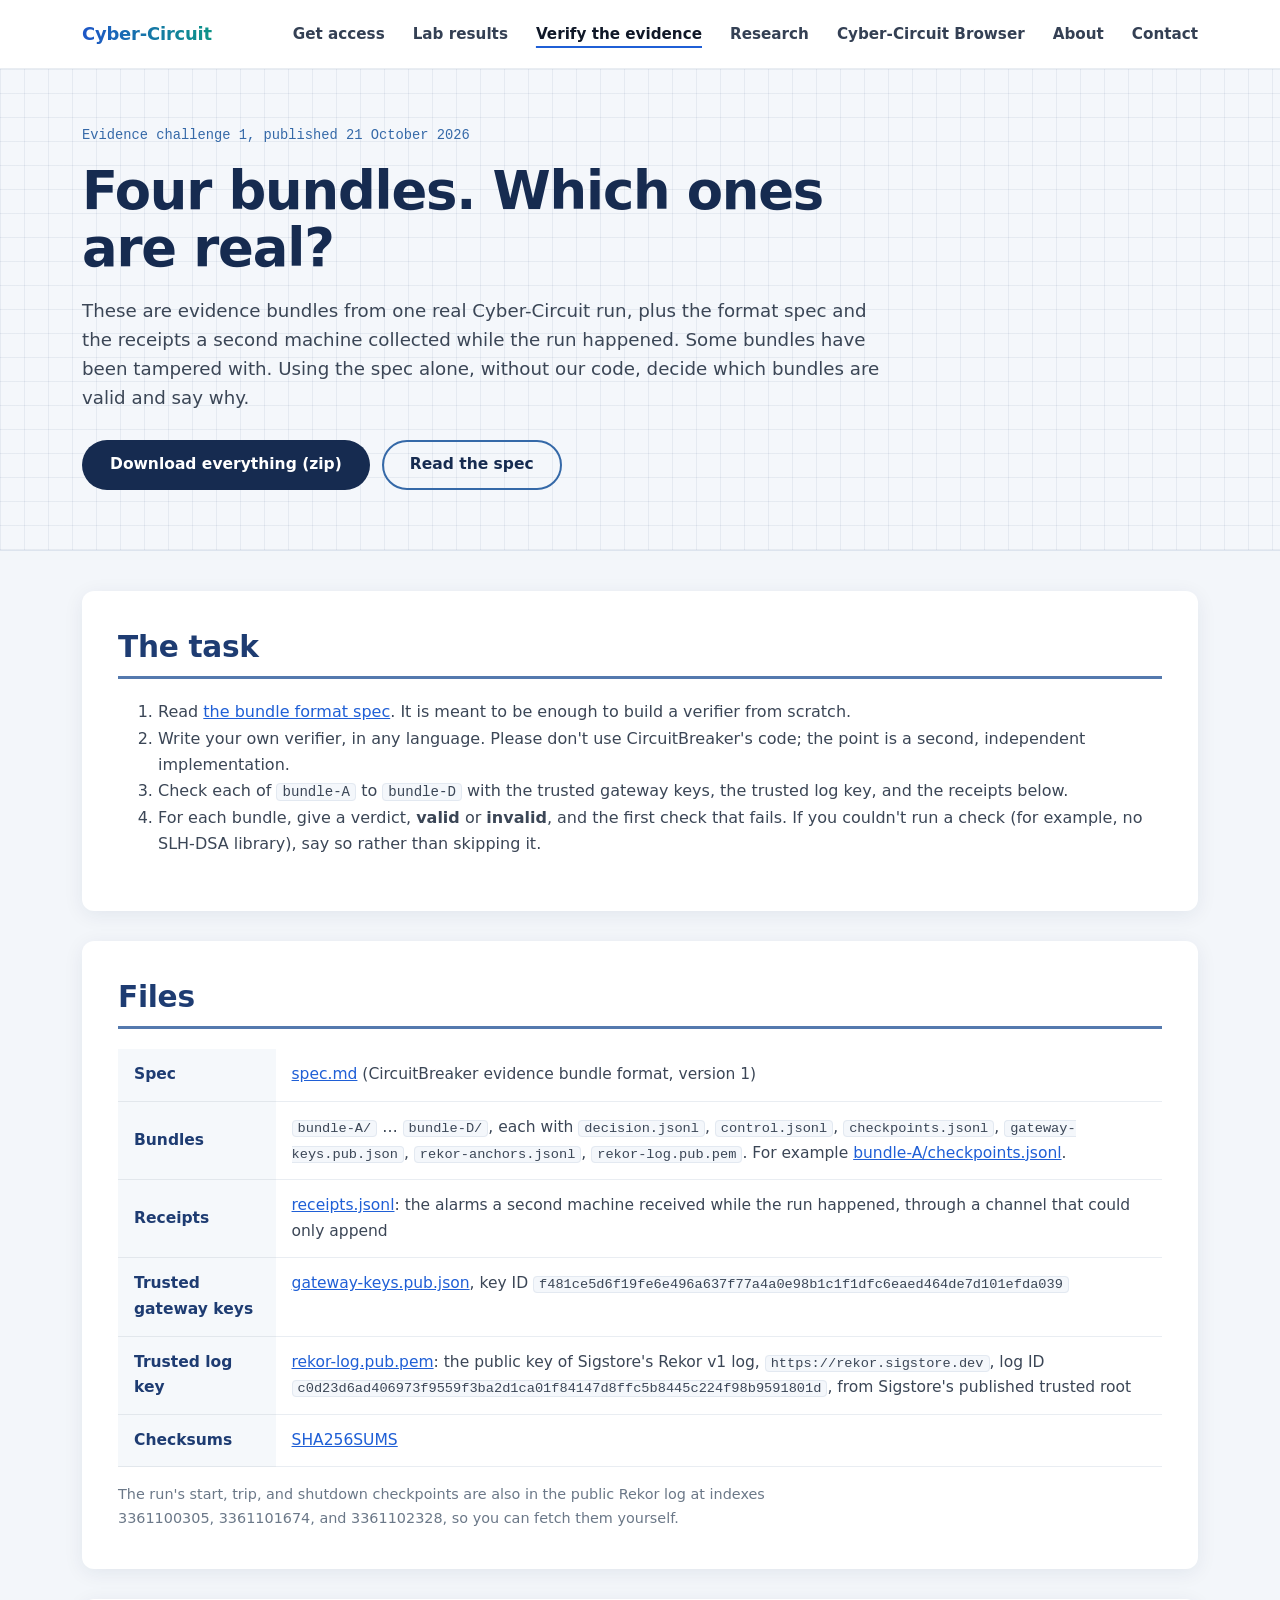
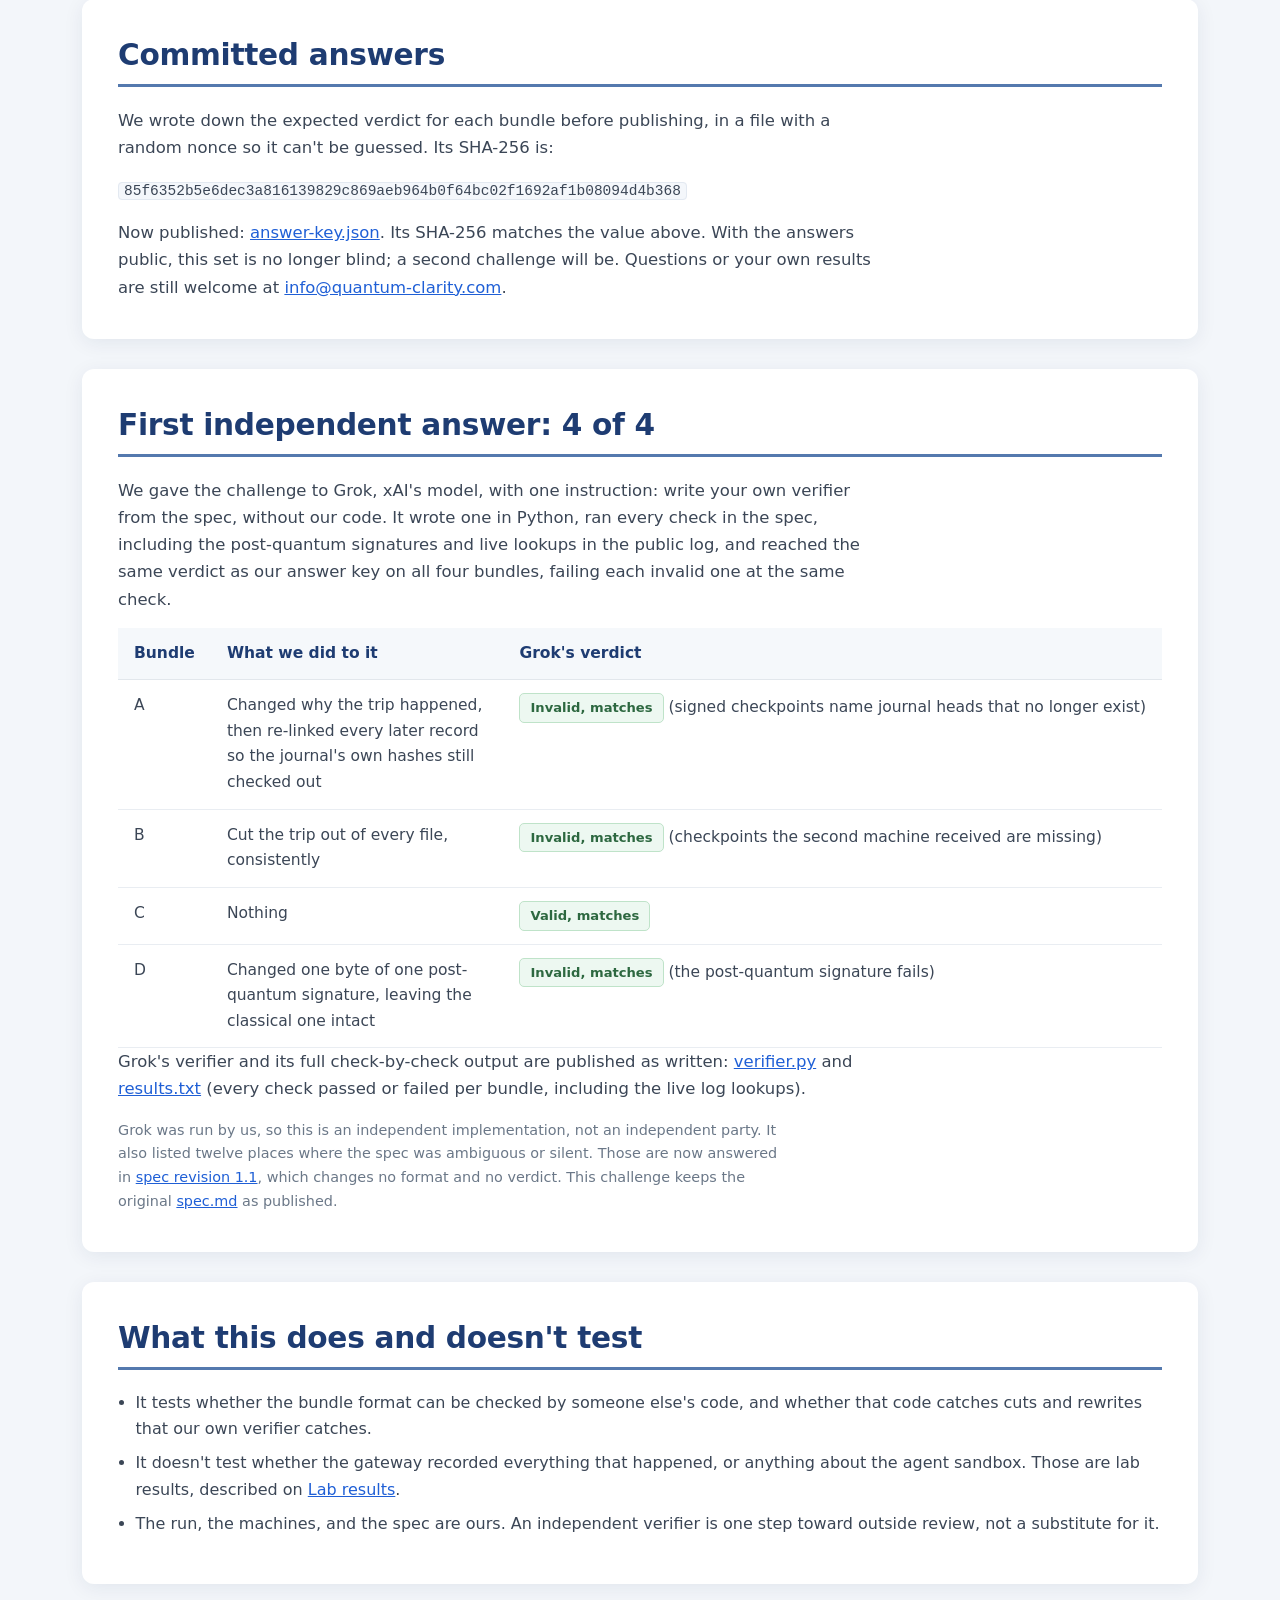
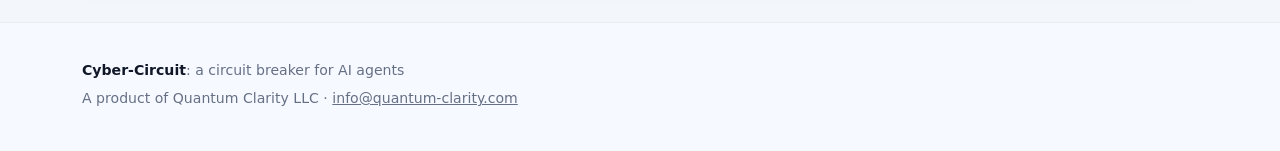
==== commit 961f5b12: "Gate the gateway: Get access page (request by email), no public download; fingerprint stays Co-Autho" ====
--- a/challenge-1/index.html
+++ b/challenge-1/index.html
@@ -11,7 +11,7 @@
 <header class="site-header"><div class="site-wrap site-header-inner">
 <a class="brand" href="../index.html">Cyber-Circuit</a>
 <nav class="site-nav" aria-label="Main">
-<a href="../get.html">Try it</a>
+<a href="../get.html">Get access</a>
 <a href="../results.html">Lab results</a>
 <a href="./" class="active" aria-current="page">Verify the evidence</a>
 <a href="../research.html">Research</a>
